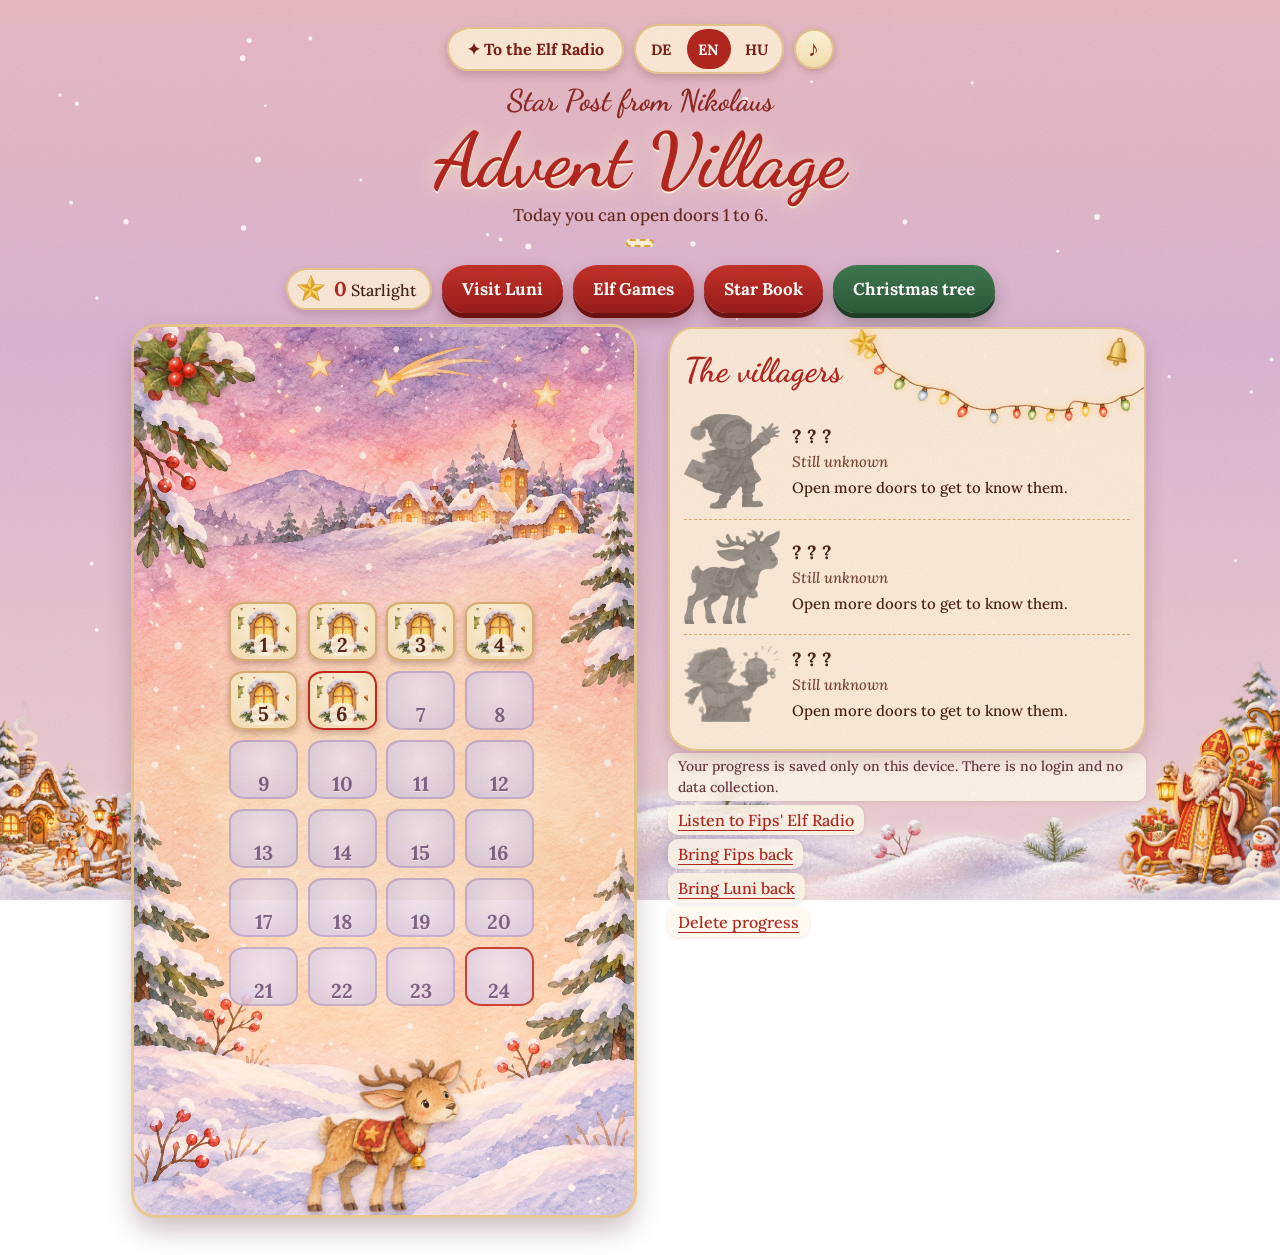
==== advent.html @ 8d2fece7 "Sternenpost: Adventskalender und Wichtelfunk" ====
<!doctype html>
<html lang="de" translate="no" data-title="doc_adv">
<head>
<meta charset="utf-8">
<meta name="viewport" content="width=device-width, initial-scale=1">
<meta name="google" content="notranslate">
<meta name="theme-color" content="#e9bcc6">
<title>Adventsdorf – Sternenpost vom Nikolaus</title>
<link rel="stylesheet" href="fonts.css">
<link rel="stylesheet" href="advent.css">
</head>
<body>
<canvas id="bgsnow" aria-hidden="true"></canvas>
<img class="pagesnow" alt="" aria-hidden="true" src="assets/adv/deco_snow.png" onerror="this.remove()">
<div class="pagedeco" aria-hidden="true"><img class="dl" alt="" src="assets/adv/deco_left.png" onerror="this.remove()"><img class="dr" id="decoR" alt="" src="assets/adv/deco_right.png" onerror="this.remove()"></div>
<script>/* rechts: Tüftel oder Nikolaus, bei jedem Besuch zufällig; fehlt eine Datei, bleibt die andere */
(function () { var im = document.getElementById("decoR"); if (!im) return; var alt = "assets/adv/deco_right2.png", pick = Math.random() < 0.5, a = new Image(); a.onload = function () { if (pick) im.src = alt; }; a.src = alt; })();
</script>
<div class="app" id="app">
  <header class="top">
    <nav class="crumbs" data-i18n-aria="nav_aria" aria-label="Seitenwechsel">
      <a class="pill" href="wichtelfunk.html" data-i18n="nav_radio">✦ Zum Wichtelfunk</a>
      <div class="langs"></div>
    </nav>
    <p class="kicker" data-i18n="brand">Sternenpost vom Nikolaus</p>
    <h1 data-i18n="adv_title">Adventsdorf</h1>
    <p class="datehint" id="datehint"></p>
    <p class="testbanner" id="testbanner" hidden></p>
    <div class="bar">
      <div class="light" aria-live="polite"><img src="assets/adv/topper.png" alt=""><span><b id="lightnum">0</b> <span data-i18n="light_unit">Sternenlicht</span></span></div>
      <button type="button" class="btn small" id="btnLuni" data-i18n="btn_luni">Luni besuchen</button>
      <button type="button" class="btn small" id="btnHub" data-i18n="btn_hub">Wichtelspiele</button>
      <span class="hubhidden" hidden>
      <button type="button" class="btn small" id="btnMemo" data-i18n="btn_memo">Wichtel-Memo</button>
      <button type="button" class="btn small" id="btnPuzzle" data-i18n="btn_puzzle">Sternenpuzzle</button>
      <button type="button" class="btn small" id="btnHidden" data-i18n="btn_hidden">Fips’ Suchstube</button>
      <button type="button" class="btn small" id="btnGZ" data-i18n="btn_gz">Geschenkzauber</button>
      <button type="button" class="btn small" id="btnTr" data-i18n="btn_tr">Wichtel-Trio</button>
      <button type="button" class="btn small" id="btnPf" data-i18n="btn_pf">Wichtel-Postfenster</button>
      <button type="button" class="btn small" id="btnGf" data-i18n="btn_gf">Geschenkefänger</button>
      <button type="button" class="btn small" id="btnMatch" data-i18n="btn_match">Sternenzauber</button>
      <button type="button" class="btn small" id="btnColor" data-i18n="btn_color">Sternenmalerei</button>
      </span>
      <button type="button" class="btn small bookbtn" id="btnBook"><span data-i18n="btn_book">Sternenbuch</span><i class="newsdot" aria-hidden="true"></i></button>
      <button type="button" class="btn small alt" id="btnTree" data-i18n="btn_tree">Weihnachtsbaum</button>
    </div>
    <details class="testpanel" id="testpanel" hidden><summary data-i18n="test_title">Testmodus</summary>
      <div class="testbody">
        <button type="button" class="btn small" id="btnReset2" data-i18n="btn_reset">Fortschritt löschen</button>
        <p class="thint" data-i18n="test_reset_hint"></p>
        <button type="button" class="btn small alt" id="btnStars">+10 ★ (Test)</button>
        <button type="button" class="btn small alt" id="btnAllDeco" data-i18n="test_openall"></button>
        <label for="testdate" data-i18n="test_label"></label> <select id="testdate"></select>
      </div>
    </details>
  </header>

  <div class="layout">
    <section class="scene" id="scene" data-i18n-aria="scene_aria" aria-label="Das Schneedorf mit 24 Türchen">
      <div class="decor" id="decor"></div>
      <div class="doors" id="doors"></div>
      <div class="slots" id="slots"></div>
      <button type="button" class="lunihot" id="lunihot"></button>
    </section>

    <aside class="side">
      <section class="residents" aria-labelledby="restitle">
        <h2 id="restitle" data-i18n="res_title">Die Dorfbewohner</h2>
        <div id="reslist"></div>
      </section>
      <p class="privacy" data-i18n="privacy">Dein Fortschritt wird nur auf diesem Gerät gespeichert. Es gibt keine Anmeldung und keine Datensammlung.</p>
      <a class="link" href="wichtelfunk.html" data-i18n="link_radio">Fips’ Wichtelfunk anhören</a><br>
      <button type="button" class="link" id="fipsback" hidden></button><br>
      <button type="button" class="link" id="btnReset" data-i18n="btn_reset">Fortschritt löschen</button>
    </aside>
  </div>
</div>

<div class="modal" id="modal" role="dialog" aria-modal="true" aria-label="Fenster" hidden>
  <div class="mcard">
    <button type="button" class="mclose" id="mclose" data-i18n-aria="close" aria-label="Schließen">✕</button>
    <div id="mbody"></div>
  </div>
</div>

<div class="fipshelper" id="fipshelper" hidden>
  <div class="fipsbubble" id="fipsbubble" role="status" hidden><p id="fipstext"></p><button type="button" class="link" id="fipshide"></button></div>
  <button type="button" class="fipsbtn" id="fipsbtn"><img id="fipsimg" src="assets/adv/fips_wave.png" alt=""><i class="newsdot" aria-hidden="true"></i></button>
</div>
<div class="toast" id="toast" role="status" aria-live="polite"></div>

<script src="data/days.js"></script>
<script src="data/days_tx.js"></script>
<script src="data/days_hu.js"></script>
<script src="data/decor.js"></script>
<script src="data/state.js"></script>
<script src="data/i18n.js"></script>
<script src="app.js"></script>
<script src="luni.js"></script>
<script src="resdeco.js"></script>
<script src="music.js"></script>
<script src="data/tree.js"></script>
<script src="tree.js"></script>
<script src="data/book.js"></script>
<script src="memo.js"></script>
<script src="data/hidden.js"></script>
<script src="hidden.js"></script>
<script src="gz_logic.js"></script>
<script src="gz.js"></script>
<script src="tr_logic.js"></script>
<script src="tr.js"></script>
<script src="po.js"></script>
<script src="gf.js"></script>
<script src="match3_logic.js"></script>
<script src="match3.js"></script>
<script src="data/puzzle.js"></script>
<script src="puzzle.js"></script>
<script src="data/color.js"></script>
<script src="data/color_img.js"></script>
<script src="color.js"></script>
<script src="data/book_tx.js"></script>
<script src="book.js"></script>
<script src="data/games.js"></script>
<script src="hub.js"></script>
<script src="data/helper_talk.js"></script>
<script src="talk.js"></script>
<script src="fips.js"></script>
<script src="luni_helper.js"></script>
<script>
/* leiser Schneefall (nur wenn keine reduzierte Bewegung gewünscht ist) */
(function () {
  if (window.matchMedia && matchMedia("(prefers-reduced-motion: reduce)").matches) return;
  var cv = document.getElementById("bgsnow"), cx = cv.getContext("2d"), W, H, fl = [];
  function size() { var d = window.devicePixelRatio || 1; W = innerWidth; H = innerHeight; cv.width = W * d; cv.height = H * d; cx.setTransform(d, 0, 0, d, 0, 0);
    fl = []; var n = Math.round(W * H / 16000); for (var i = 0; i < n; i++) fl.push({ x: Math.random() * W, y: Math.random() * H, r: 1.2 + Math.random() * 2.2, s: 0.25 + Math.random() * 0.5, p: Math.random() * 6.28 }); }
  function tick() { cx.clearRect(0, 0, W, H); cx.fillStyle = "rgba(255,255,255,.9)";
    fl.forEach(function (f) { f.y += f.s; f.p += 0.012; f.x += Math.sin(f.p) * 0.3; if (f.y > H + 4) { f.y = -4; f.x = Math.random() * W; } cx.beginPath(); cx.arc(f.x, f.y, f.r, 0, 6.283); cx.fill(); });
    requestAnimationFrame(tick); }
  size(); addEventListener("resize", size); tick();
})();
</script>
</body>
</html>
---- fonts.css ----
﻿/* vietnamese */
@font-face {
  font-family: 'Dancing Script';
  font-style: normal;
  font-weight: 600;
  font-display: swap;
  src: url(fonts/f1.woff2) format('woff2');
  unicode-range: U+0102-0103, U+0110-0111, U+0128-0129, U+0168-0169, U+01A0-01A1, U+01AF-01B0, U+0300-0301, U+0303-0304, U+0308-0309, U+0323, U+0329, U+1EA0-1EF9, U+20AB;
}
/* latin-ext */
@font-face {
  font-family: 'Dancing Script';
  font-style: normal;
  font-weight: 600;
  font-display: swap;
  src: url(fonts/f2.woff2) format('woff2');
  unicode-range: U+0100-02BA, U+02BD-02C5, U+02C7-02CC, U+02CE-02D7, U+02DD-02FF, U+0304, U+0308, U+0329, U+1D00-1DBF, U+1E00-1E9F, U+1EF2-1EFF, U+2020, U+20A0-20AB, U+20AD-20C4, U+2113, U+2C60-2C7F, U+A720-A7FF;
}
/* latin */
@font-face {
  font-family: 'Dancing Script';
  font-style: normal;
  font-weight: 600;
  font-display: swap;
  src: url(fonts/f3.woff2) format('woff2');
  unicode-range: U+0000-00FF, U+0131, U+0152-0153, U+02BB-02BC, U+02C6, U+02DA, U+02DC, U+0304, U+0308, U+0329, U+2000-206F, U+20AC, U+2122, U+2191, U+2193, U+2212, U+2215, U+FEFF, U+FFFD;
}
/* vietnamese */
@font-face {
  font-family: 'Dancing Script';
  font-style: normal;
  font-weight: 700;
  font-display: swap;
  src: url(fonts/f1.woff2) format('woff2');
  unicode-range: U+0102-0103, U+0110-0111, U+0128-0129, U+0168-0169, U+01A0-01A1, U+01AF-01B0, U+0300-0301, U+0303-0304, U+0308-0309, U+0323, U+0329, U+1EA0-1EF9, U+20AB;
}
/* latin-ext */
@font-face {
  font-family: 'Dancing Script';
  font-style: normal;
  font-weight: 700;
  font-display: swap;
  src: url(fonts/f2.woff2) format('woff2');
  unicode-range: U+0100-02BA, U+02BD-02C5, U+02C7-02CC, U+02CE-02D7, U+02DD-02FF, U+0304, U+0308, U+0329, U+1D00-1DBF, U+1E00-1E9F, U+1EF2-1EFF, U+2020, U+20A0-20AB, U+20AD-20C4, U+2113, U+2C60-2C7F, U+A720-A7FF;
}
/* latin */
@font-face {
  font-family: 'Dancing Script';
  font-style: normal;
  font-weight: 700;
  font-display: swap;
  src: url(fonts/f3.woff2) format('woff2');
  unicode-range: U+0000-00FF, U+0131, U+0152-0153, U+02BB-02BC, U+02C6, U+02DA, U+02DC, U+0304, U+0308, U+0329, U+2000-206F, U+20AC, U+2122, U+2191, U+2193, U+2212, U+2215, U+FEFF, U+FFFD;
}
/* cyrillic-ext */
@font-face {
  font-family: 'Lora';
  font-style: italic;
  font-weight: 500;
  font-display: swap;
  src: url(fonts/f7.woff2) format('woff2');
  unicode-range: U+0460-052F, U+1C80-1C8A, U+20B4, U+2DE0-2DFF, U+A640-A69F, U+FE2E-FE2F;
}
/* cyrillic */
@font-face {
  font-family: 'Lora';
  font-style: italic;
  font-weight: 500;
  font-display: swap;
  src: url(fonts/f8.woff2) format('woff2');
  unicode-range: U+0301, U+0400-045F, U+0490-0491, U+04B0-04B1, U+2116;
}
/* math */
@font-face {
  font-family: 'Lora';
  font-style: italic;
  font-weight: 500;
  font-display: swap;
  src: url(fonts/f9.woff2) format('woff2');
  unicode-range: U+0302-0303, U+0305, U+0307-0308, U+0310, U+0312, U+0315, U+031A, U+0326-0327, U+032C, U+032F-0330, U+0332-0333, U+0338, U+033A, U+0346, U+034D, U+0391-03A1, U+03A3-03A9, U+03B1-03C9, U+03D1, U+03D5-03D6, U+03F0-03F1, U+03F4-03F5, U+2016-2017, U+2034-2038, U+203C, U+2040, U+2043, U+2047, U+2050, U+2057, U+205F, U+2070-2071, U+2074-209F, U+20D0-20DC, U+20E1, U+20E5-20EF, U+2100-2112, U+2114-2115, U+2117-2121, U+2123-214F, U+2190, U+2192, U+2194-21AE, U+21B0-21E5, U+21F1-21F2, U+21F4-2211, U+2213-2214, U+2216-22FF, U+2308-230B, U+2310, U+2319, U+231C-2321, U+2336-237A, U+237C, U+2395, U+239B-23B7, U+23D0, U+23DC-23E1, U+2474-2475, U+25AF, U+25B3, U+25B7, U+25BD, U+25C1, U+25CA, U+25CC, U+25FB, U+266D-266F, U+27C0-27FF, U+2900-2AFF, U+2B0E-2B11, U+2B30-2B4C, U+2BFE, U+3030, U+FF5B, U+FF5D, U+1D400-1D7FF, U+1EE00-1EEFF;
}
/* symbols */
@font-face {
  font-family: 'Lora';
  font-style: italic;
  font-weight: 500;
  font-display: swap;
  src: url(fonts/f10.woff2) format('woff2');
  unicode-range: U+0001-000C, U+000E-001F, U+007F-009F, U+20DD-20E0, U+20E2-20E4, U+2150-218F, U+2190, U+2192, U+2194-2199, U+21AF, U+21E6-21F0, U+21F3, U+2218-2219, U+2299, U+22C4-22C6, U+2300-243F, U+2440-244A, U+2460-24FF, U+25A0-27BF, U+2800-28FF, U+2921-2922, U+2981, U+29BF, U+29EB, U+2B00-2BFF, U+4DC0-4DFF, U+FFF9-FFFB, U+10140-1018E, U+10190-1019C, U+101A0, U+101D0-101FD, U+102E0-102FB, U+10E60-10E7E, U+1D2C0-1D2D3, U+1D2E0-1D37F, U+1F000-1F0FF, U+1F100-1F1AE, U+1F1E6-1F1FF, U+1F30D-1F30F, U+1F315, U+1F31C, U+1F31E, U+1F320-1F32C, U+1F336, U+1F378, U+1F37D, U+1F382, U+1F393-1F39F, U+1F3A7-1F3A8, U+1F3AC-1F3AF, U+1F3C2, U+1F3C4-1F3C6, U+1F3CA-1F3CE, U+1F3D4-1F3E0, U+1F3ED, U+1F3F1-1F3F3, U+1F3F5-1F3F7, U+1F408, U+1F415, U+1F41F, U+1F426, U+1F43F, U+1F441-1F442, U+1F444, U+1F446-1F449, U+1F44C-1F44E, U+1F453, U+1F46A, U+1F47D, U+1F4A3, U+1F4B0, U+1F4B3, U+1F4B9, U+1F4BB, U+1F4BF, U+1F4C8-1F4CB, U+1F4D6, U+1F4DA, U+1F4DF, U+1F4E3-1F4E6, U+1F4EA-1F4ED, U+1F4F7, U+1F4F9-1F4FB, U+1F4FD-1F4FE, U+1F503, U+1F507-1F50B, U+1F50D, U+1F512-1F513, U+1F53E-1F54A, U+1F54F-1F5FA, U+1F610, U+1F650-1F67F, U+1F687, U+1F68D, U+1F691, U+1F694, U+1F698, U+1F6AD, U+1F6B2, U+1F6B9-1F6BA, U+1F6BC, U+1F6C6-1F6CF, U+1F6D3-1F6D7, U+1F6E0-1F6EA, U+1F6F0-1F6F3, U+1F6F7-1F6FC, U+1F700-1F80B, U+1F810-1F847, U+1F850-1F859, U+1F860-1F887, U+1F890-1F8AD, U+1F8B0-1F8BB, U+1F8C0-1F8C1, U+1F8D0-1F8D8, U+1F900-1F90B, U+1F93B, U+1F946, U+1F984, U+1F996, U+1F9E9, U+1FA00-1FA6F, U+1FA70-1FA7C, U+1FA80-1FAC6, U+1FAC8, U+1FACC-1FADD, U+1FADF-1FAEB, U+1FAEF-1FAFA, U+1FB00-1FBFF;
}
/* vietnamese */
@font-face {
  font-family: 'Lora';
  font-style: italic;
  font-weight: 500;
  font-display: swap;
  src: url(fonts/f11.woff2) format('woff2');
  unicode-range: U+0102-0103, U+0110-0111, U+0128-0129, U+0168-0169, U+01A0-01A1, U+01AF-01B0, U+0300-0301, U+0303-0304, U+0308-0309, U+0323, U+0329, U+1EA0-1EF9, U+20AB;
}
/* latin-ext */
@font-face {
  font-family: 'Lora';
  font-style: italic;
  font-weight: 500;
  font-display: swap;
  src: url(fonts/f12.woff2) format('woff2');
  unicode-range: U+0100-02BA, U+02BD-02C5, U+02C7-02CC, U+02CE-02D7, U+02DD-02FF, U+0304, U+0308, U+0329, U+1D00-1DBF, U+1E00-1E9F, U+1EF2-1EFF, U+2020, U+20A0-20AB, U+20AD-20C4, U+2113, U+2C60-2C7F, U+A720-A7FF;
}
/* latin */
@font-face {
  font-family: 'Lora';
  font-style: italic;
  font-weight: 500;
  font-display: swap;
  src: url(fonts/f13.woff2) format('woff2');
  unicode-range: U+0000-00FF, U+0131, U+0152-0153, U+02BB-02BC, U+02C6, U+02DA, U+02DC, U+0304, U+0308, U+0329, U+2000-206F, U+20AC, U+2122, U+2191, U+2193, U+2212, U+2215, U+FEFF, U+FFFD;
}
/* cyrillic-ext */
@font-face {
  font-family: 'Lora';
  font-style: normal;
  font-weight: 500;
  font-display: swap;
  src: url(fonts/f14.woff2) format('woff2');
  unicode-range: U+0460-052F, U+1C80-1C8A, U+20B4, U+2DE0-2DFF, U+A640-A69F, U+FE2E-FE2F;
}
/* cyrillic */
@font-face {
  font-family: 'Lora';
  font-style: normal;
  font-weight: 500;
  font-display: swap;
  src: url(fonts/f15.woff2) format('woff2');
  unicode-range: U+0301, U+0400-045F, U+0490-0491, U+04B0-04B1, U+2116;
}
/* math */
@font-face {
  font-family: 'Lora';
  font-style: normal;
  font-weight: 500;
  font-display: swap;
  src: url(fonts/f16.woff2) format('woff2');
  unicode-range: U+0302-0303, U+0305, U+0307-0308, U+0310, U+0312, U+0315, U+031A, U+0326-0327, U+032C, U+032F-0330, U+0332-0333, U+0338, U+033A, U+0346, U+034D, U+0391-03A1, U+03A3-03A9, U+03B1-03C9, U+03D1, U+03D5-03D6, U+03F0-03F1, U+03F4-03F5, U+2016-2017, U+2034-2038, U+203C, U+2040, U+2043, U+2047, U+2050, U+2057, U+205F, U+2070-2071, U+2074-209F, U+20D0-20DC, U+20E1, U+20E5-20EF, U+2100-2112, U+2114-2115, U+2117-2121, U+2123-214F, U+2190, U+2192, U+2194-21AE, U+21B0-21E5, U+21F1-21F2, U+21F4-2211, U+2213-2214, U+2216-22FF, U+2308-230B, U+2310, U+2319, U+231C-2321, U+2336-237A, U+237C, U+2395, U+239B-23B7, U+23D0, U+23DC-23E1, U+2474-2475, U+25AF, U+25B3, U+25B7, U+25BD, U+25C1, U+25CA, U+25CC, U+25FB, U+266D-266F, U+27C0-27FF, U+2900-2AFF, U+2B0E-2B11, U+2B30-2B4C, U+2BFE, U+3030, U+FF5B, U+FF5D, U+1D400-1D7FF, U+1EE00-1EEFF;
}
/* symbols */
@font-face {
  font-family: 'Lora';
  font-style: normal;
  font-weight: 500;
  font-display: swap;
  src: url(fonts/f17.woff2) format('woff2');
  unicode-range: U+0001-000C, U+000E-001F, U+007F-009F, U+20DD-20E0, U+20E2-20E4, U+2150-218F, U+2190, U+2192, U+2194-2199, U+21AF, U+21E6-21F0, U+21F3, U+2218-2219, U+2299, U+22C4-22C6, U+2300-243F, U+2440-244A, U+2460-24FF, U+25A0-27BF, U+2800-28FF, U+2921-2922, U+2981, U+29BF, U+29EB, U+2B00-2BFF, U+4DC0-4DFF, U+FFF9-FFFB, U+10140-1018E, U+10190-1019C, U+101A0, U+101D0-101FD, U+102E0-102FB, U+10E60-10E7E, U+1D2C0-1D2D3, U+1D2E0-1D37F, U+1F000-1F0FF, U+1F100-1F1AE, U+1F1E6-1F1FF, U+1F30D-1F30F, U+1F315, U+1F31C, U+1F31E, U+1F320-1F32C, U+1F336, U+1F378, U+1F37D, U+1F382, U+1F393-1F39F, U+1F3A7-1F3A8, U+1F3AC-1F3AF, U+1F3C2, U+1F3C4-1F3C6, U+1F3CA-1F3CE, U+1F3D4-1F3E0, U+1F3ED, U+1F3F1-1F3F3, U+1F3F5-1F3F7, U+1F408, U+1F415, U+1F41F, U+1F426, U+1F43F, U+1F441-1F442, U+1F444, U+1F446-1F449, U+1F44C-1F44E, U+1F453, U+1F46A, U+1F47D, U+1F4A3, U+1F4B0, U+1F4B3, U+1F4B9, U+1F4BB, U+1F4BF, U+1F4C8-1F4CB, U+1F4D6, U+1F4DA, U+1F4DF, U+1F4E3-1F4E6, U+1F4EA-1F4ED, U+1F4F7, U+1F4F9-1F4FB, U+1F4FD-1F4FE, U+1F503, U+1F507-1F50B, U+1F50D, U+1F512-1F513, U+1F53E-1F54A, U+1F54F-1F5FA, U+1F610, U+1F650-1F67F, U+1F687, U+1F68D, U+1F691, U+1F694, U+1F698, U+1F6AD, U+1F6B2, U+1F6B9-1F6BA, U+1F6BC, U+1F6C6-1F6CF, U+1F6D3-1F6D7, U+1F6E0-1F6EA, U+1F6F0-1F6F3, U+1F6F7-1F6FC, U+1F700-1F80B, U+1F810-1F847, U+1F850-1F859, U+1F860-1F887, U+1F890-1F8AD, U+1F8B0-1F8BB, U+1F8C0-1F8C1, U+1F8D0-1F8D8, U+1F900-1F90B, U+1F93B, U+1F946, U+1F984, U+1F996, U+1F9E9, U+1FA00-1FA6F, U+1FA70-1FA7C, U+1FA80-1FAC6, U+1FAC8, U+1FACC-1FADD, U+1FADF-1FAEB, U+1FAEF-1FAFA, U+1FB00-1FBFF;
}
/* vietnamese */
@font-face {
  font-family: 'Lora';
  font-style: normal;
  font-weight: 500;
  font-display: swap;
  src: url(fonts/f18.woff2) format('woff2');
  unicode-range: U+0102-0103, U+0110-0111, U+0128-0129, U+0168-0169, U+01A0-01A1, U+01AF-01B0, U+0300-0301, U+0303-0304, U+0308-0309, U+0323, U+0329, U+1EA0-1EF9, U+20AB;
}
/* latin-ext */
@font-face {
  font-family: 'Lora';
  font-style: normal;
  font-weight: 500;
  font-display: swap;
  src: url(fonts/f19.woff2) format('woff2');
  unicode-range: U+0100-02BA, U+02BD-02C5, U+02C7-02CC, U+02CE-02D7, U+02DD-02FF, U+0304, U+0308, U+0329, U+1D00-1DBF, U+1E00-1E9F, U+1EF2-1EFF, U+2020, U+20A0-20AB, U+20AD-20C4, U+2113, U+2C60-2C7F, U+A720-A7FF;
}
/* latin */
@font-face {
  font-family: 'Lora';
  font-style: normal;
  font-weight: 500;
  font-display: swap;
  src: url(fonts/f20.woff2) format('woff2');
  unicode-range: U+0000-00FF, U+0131, U+0152-0153, U+02BB-02BC, U+02C6, U+02DA, U+02DC, U+0304, U+0308, U+0329, U+2000-206F, U+20AC, U+2122, U+2191, U+2193, U+2212, U+2215, U+FEFF, U+FFFD;
}
/* cyrillic-ext */
@font-face {
  font-family: 'Lora';
  font-style: normal;
  font-weight: 700;
  font-display: swap;
  src: url(fonts/f14.woff2) format('woff2');
  unicode-range: U+0460-052F, U+1C80-1C8A, U+20B4, U+2DE0-2DFF, U+A640-A69F, U+FE2E-FE2F;
}
/* cyrillic */
@font-face {
  font-family: 'Lora';
  font-style: normal;
  font-weight: 700;
  font-display: swap;
  src: url(fonts/f15.woff2) format('woff2');
  unicode-range: U+0301, U+0400-045F, U+0490-0491, U+04B0-04B1, U+2116;
}
/* math */
@font-face {
  font-family: 'Lora';
  font-style: normal;
  font-weight: 700;
  font-display: swap;
  src: url(fonts/f16.woff2) format('woff2');
  unicode-range: U+0302-0303, U+0305, U+0307-0308, U+0310, U+0312, U+0315, U+031A, U+0326-0327, U+032C, U+032F-0330, U+0332-0333, U+0338, U+033A, U+0346, U+034D, U+0391-03A1, U+03A3-03A9, U+03B1-03C9, U+03D1, U+03D5-03D6, U+03F0-03F1, U+03F4-03F5, U+2016-2017, U+2034-2038, U+203C, U+2040, U+2043, U+2047, U+2050, U+2057, U+205F, U+2070-2071, U+2074-209F, U+20D0-20DC, U+20E1, U+20E5-20EF, U+2100-2112, U+2114-2115, U+2117-2121, U+2123-214F, U+2190, U+2192, U+2194-21AE, U+21B0-21E5, U+21F1-21F2, U+21F4-2211, U+2213-2214, U+2216-22FF, U+2308-230B, U+2310, U+2319, U+231C-2321, U+2336-237A, U+237C, U+2395, U+239B-23B7, U+23D0, U+23DC-23E1, U+2474-2475, U+25AF, U+25B3, U+25B7, U+25BD, U+25C1, U+25CA, U+25CC, U+25FB, U+266D-266F, U+27C0-27FF, U+2900-2AFF, U+2B0E-2B11, U+2B30-2B4C, U+2BFE, U+3030, U+FF5B, U+FF5D, U+1D400-1D7FF, U+1EE00-1EEFF;
}
/* symbols */
@font-face {
  font-family: 'Lora';
  font-style: normal;
  font-weight: 700;
  font-display: swap;
  src: url(fonts/f17.woff2) format('woff2');
  unicode-range: U+0001-000C, U+000E-001F, U+007F-009F, U+20DD-20E0, U+20E2-20E4, U+2150-218F, U+2190, U+2192, U+2194-2199, U+21AF, U+21E6-21F0, U+21F3, U+2218-2219, U+2299, U+22C4-22C6, U+2300-243F, U+2440-244A, U+2460-24FF, U+25A0-27BF, U+2800-28FF, U+2921-2922, U+2981, U+29BF, U+29EB, U+2B00-2BFF, U+4DC0-4DFF, U+FFF9-FFFB, U+10140-1018E, U+10190-1019C, U+101A0, U+101D0-101FD, U+102E0-102FB, U+10E60-10E7E, U+1D2C0-1D2D3, U+1D2E0-1D37F, U+1F000-1F0FF, U+1F100-1F1AE, U+1F1E6-1F1FF, U+1F30D-1F30F, U+1F315, U+1F31C, U+1F31E, U+1F320-1F32C, U+1F336, U+1F378, U+1F37D, U+1F382, U+1F393-1F39F, U+1F3A7-1F3A8, U+1F3AC-1F3AF, U+1F3C2, U+1F3C4-1F3C6, U+1F3CA-1F3CE, U+1F3D4-1F3E0, U+1F3ED, U+1F3F1-1F3F3, U+1F3F5-1F3F7, U+1F408, U+1F415, U+1F41F, U+1F426, U+1F43F, U+1F441-1F442, U+1F444, U+1F446-1F449, U+1F44C-1F44E, U+1F453, U+1F46A, U+1F47D, U+1F4A3, U+1F4B0, U+1F4B3, U+1F4B9, U+1F4BB, U+1F4BF, U+1F4C8-1F4CB, U+1F4D6, U+1F4DA, U+1F4DF, U+1F4E3-1F4E6, U+1F4EA-1F4ED, U+1F4F7, U+1F4F9-1F4FB, U+1F4FD-1F4FE, U+1F503, U+1F507-1F50B, U+1F50D, U+1F512-1F513, U+1F53E-1F54A, U+1F54F-1F5FA, U+1F610, U+1F650-1F67F, U+1F687, U+1F68D, U+1F691, U+1F694, U+1F698, U+1F6AD, U+1F6B2, U+1F6B9-1F6BA, U+1F6BC, U+1F6C6-1F6CF, U+1F6D3-1F6D7, U+1F6E0-1F6EA, U+1F6F0-1F6F3, U+1F6F7-1F6FC, U+1F700-1F80B, U+1F810-1F847, U+1F850-1F859, U+1F860-1F887, U+1F890-1F8AD, U+1F8B0-1F8BB, U+1F8C0-1F8C1, U+1F8D0-1F8D8, U+1F900-1F90B, U+1F93B, U+1F946, U+1F984, U+1F996, U+1F9E9, U+1FA00-1FA6F, U+1FA70-1FA7C, U+1FA80-1FAC6, U+1FAC8, U+1FACC-1FADD, U+1FADF-1FAEB, U+1FAEF-1FAFA, U+1FB00-1FBFF;
}
/* vietnamese */
@font-face {
  font-family: 'Lora';
  font-style: normal;
  font-weight: 700;
  font-display: swap;
  src: url(fonts/f18.woff2) format('woff2');
  unicode-range: U+0102-0103, U+0110-0111, U+0128-0129, U+0168-0169, U+01A0-01A1, U+01AF-01B0, U+0300-0301, U+0303-0304, U+0308-0309, U+0323, U+0329, U+1EA0-1EF9, U+20AB;
}
/* latin-ext */
@font-face {
  font-family: 'Lora';
  font-style: normal;
  font-weight: 700;
  font-display: swap;
  src: url(fonts/f19.woff2) format('woff2');
  unicode-range: U+0100-02BA, U+02BD-02C5, U+02C7-02CC, U+02CE-02D7, U+02DD-02FF, U+0304, U+0308, U+0329, U+1D00-1DBF, U+1E00-1E9F, U+1EF2-1EFF, U+2020, U+20A0-20AB, U+20AD-20C4, U+2113, U+2C60-2C7F, U+A720-A7FF;
}
/* latin */
@font-face {
  font-family: 'Lora';
  font-style: normal;
  font-weight: 700;
  font-display: swap;
  src: url(fonts/f20.woff2) format('woff2');
  unicode-range: U+0000-00FF, U+0131, U+0152-0153, U+02BB-02BC, U+02C6, U+02DA, U+02DC, U+0304, U+0308, U+0329, U+2000-206F, U+20AC, U+2122, U+2191, U+2193, U+2212, U+2215, U+FEFF, U+FFFD;
}

/* cyrillic-ext */
@font-face {
  font-family: 'Nunito';
  font-style: normal;
  font-weight: 600;
  font-display: swap;
  src: url(fonts/f101.woff2) format('woff2');
  unicode-range: U+0460-052F, U+1C80-1C8A, U+20B4, U+2DE0-2DFF, U+A640-A69F, U+FE2E-FE2F;
}
/* cyrillic */
@font-face {
  font-family: 'Nunito';
  font-style: normal;
  font-weight: 600;
  font-display: swap;
  src: url(fonts/f102.woff2) format('woff2');
  unicode-range: U+0301, U+0400-045F, U+0490-0491, U+04B0-04B1, U+2116;
}
/* vietnamese */
@font-face {
  font-family: 'Nunito';
  font-style: normal;
  font-weight: 600;
  font-display: swap;
  src: url(fonts/f103.woff2) format('woff2');
  unicode-range: U+0102-0103, U+0110-0111, U+0128-0129, U+0168-0169, U+01A0-01A1, U+01AF-01B0, U+0300-0301, U+0303-0304, U+0308-0309, U+0323, U+0329, U+1EA0-1EF9, U+20AB;
}
/* latin-ext */
@font-face {
  font-family: 'Nunito';
  font-style: normal;
  font-weight: 600;
  font-display: swap;
  src: url(fonts/f104.woff2) format('woff2');
  unicode-range: U+0100-02BA, U+02BD-02C5, U+02C7-02CC, U+02CE-02D7, U+02DD-02FF, U+0304, U+0308, U+0329, U+1D00-1DBF, U+1E00-1E9F, U+1EF2-1EFF, U+2020, U+20A0-20AB, U+20AD-20C4, U+2113, U+2C60-2C7F, U+A720-A7FF;
}
/* latin */
@font-face {
  font-family: 'Nunito';
  font-style: normal;
  font-weight: 600;
  font-display: swap;
  src: url(fonts/f105.woff2) format('woff2');
  unicode-range: U+0000-00FF, U+0131, U+0152-0153, U+02BB-02BC, U+02C6, U+02DA, U+02DC, U+0304, U+0308, U+0329, U+2000-206F, U+20AC, U+2122, U+2191, U+2193, U+2212, U+2215, U+FEFF, U+FFFD;
}
/* cyrillic-ext */
@font-face {
  font-family: 'Nunito';
  font-style: normal;
  font-weight: 800;
  font-display: swap;
  src: url(fonts/f101.woff2) format('woff2');
  unicode-range: U+0460-052F, U+1C80-1C8A, U+20B4, U+2DE0-2DFF, U+A640-A69F, U+FE2E-FE2F;
}
/* cyrillic */
@font-face {
  font-family: 'Nunito';
  font-style: normal;
  font-weight: 800;
  font-display: swap;
  src: url(fonts/f102.woff2) format('woff2');
  unicode-range: U+0301, U+0400-045F, U+0490-0491, U+04B0-04B1, U+2116;
}
/* vietnamese */
@font-face {
  font-family: 'Nunito';
  font-style: normal;
  font-weight: 800;
  font-display: swap;
  src: url(fonts/f103.woff2) format('woff2');
  unicode-range: U+0102-0103, U+0110-0111, U+0128-0129, U+0168-0169, U+01A0-01A1, U+01AF-01B0, U+0300-0301, U+0303-0304, U+0308-0309, U+0323, U+0329, U+1EA0-1EF9, U+20AB;
}
/* latin-ext */
@font-face {
  font-family: 'Nunito';
  font-style: normal;
  font-weight: 800;
  font-display: swap;
  src: url(fonts/f104.woff2) format('woff2');
  unicode-range: U+0100-02BA, U+02BD-02C5, U+02C7-02CC, U+02CE-02D7, U+02DD-02FF, U+0304, U+0308, U+0329, U+1D00-1DBF, U+1E00-1E9F, U+1EF2-1EFF, U+2020, U+20A0-20AB, U+20AD-20C4, U+2113, U+2C60-2C7F, U+A720-A7FF;
}
/* latin */
@font-face {
  font-family: 'Nunito';
  font-style: normal;
  font-weight: 800;
  font-display: swap;
  src: url(fonts/f105.woff2) format('woff2');
  unicode-range: U+0000-00FF, U+0131, U+0152-0153, U+02BB-02BC, U+02C6, U+02DA, U+02DC, U+0304, U+0308, U+0329, U+2000-206F, U+20AC, U+2122, U+2191, U+2193, U+2212, U+2215, U+FEFF, U+FFFD;
}
/* cyrillic-ext */
@font-face {
  font-family: 'Nunito';
  font-style: normal;
  font-weight: 900;
  font-display: swap;
  src: url(fonts/f101.woff2) format('woff2');
  unicode-range: U+0460-052F, U+1C80-1C8A, U+20B4, U+2DE0-2DFF, U+A640-A69F, U+FE2E-FE2F;
}
/* cyrillic */
@font-face {
  font-family: 'Nunito';
  font-style: normal;
  font-weight: 900;
  font-display: swap;
  src: url(fonts/f102.woff2) format('woff2');
  unicode-range: U+0301, U+0400-045F, U+0490-0491, U+04B0-04B1, U+2116;
}
/* vietnamese */
@font-face {
  font-family: 'Nunito';
  font-style: normal;
  font-weight: 900;
  font-display: swap;
  src: url(fonts/f103.woff2) format('woff2');
  unicode-range: U+0102-0103, U+0110-0111, U+0128-0129, U+0168-0169, U+01A0-01A1, U+01AF-01B0, U+0300-0301, U+0303-0304, U+0308-0309, U+0323, U+0329, U+1EA0-1EF9, U+20AB;
}
/* latin-ext */
@font-face {
  font-family: 'Nunito';
  font-style: normal;
  font-weight: 900;
  font-display: swap;
  src: url(fonts/f104.woff2) format('woff2');
  unicode-range: U+0100-02BA, U+02BD-02C5, U+02C7-02CC, U+02CE-02D7, U+02DD-02FF, U+0304, U+0308, U+0329, U+1D00-1DBF, U+1E00-1E9F, U+1EF2-1EFF, U+2020, U+20A0-20AB, U+20AD-20C4, U+2113, U+2C60-2C7F, U+A720-A7FF;
}
/* latin */
@font-face {
  font-family: 'Nunito';
  font-style: normal;
  font-weight: 900;
  font-display: swap;
  src: url(fonts/f105.woff2) format('woff2');
  unicode-range: U+0000-00FF, U+0131, U+0152-0153, U+02BB-02BC, U+02C6, U+02DA, U+02DC, U+0304, U+0308, U+0329, U+2000-206F, U+20AC, U+2122, U+2191, U+2193, U+2212, U+2215, U+FEFF, U+FFFD;
}
---- advent.css ----
:root { --red:#b3271f; --brown:#4a2418; --paper:#fdeedc; --gold:#e9b640; }
* { box-sizing: border-box; }
html, body { margin: 0; }
body { font-family: "Lora", Georgia, serif; color: var(--brown); line-height: 1.5; overflow-x: hidden;
  background: linear-gradient(#e9bcc6 0%, #dcb7d6 38%, #f0d3d6 100%) fixed; }
body.modal-open { overflow: hidden; }
body.deko-open { padding-bottom: 230px; }
body::before { content: ""; position: fixed; inset: 0; pointer-events: none; z-index: 60; opacity: .2; mix-blend-mode: multiply;
  background-image: url("data:image/svg+xml;utf8,<svg xmlns='http://www.w3.org/2000/svg' width='300' height='300'><filter id='n'><feTurbulence type='fractalNoise' baseFrequency='.85' numOctaves='3' seed='6'/><feColorMatrix values='0 0 0 0 .55  0 0 0 0 .4  0 0 0 0 .25  0 0 0 .8 0'/></filter><rect width='300' height='300' filter='url(%23n)'/></svg>"); }
#bgsnow { position: fixed; inset: 0; width: 100%; height: 100%; pointer-events: none; z-index: 1; }
.app { position: relative; z-index: 2; max-width: 1040px; margin: 0 auto; padding: 14px 14px 40px; }

/* Kopf */
.top { text-align: center; }
.kicker { margin: 4px 0 0; font-family: "Dancing Script", cursive; font-weight: 700; font-size: clamp(22px, 6vw, 30px); color: #8d2a24; }
h1 { margin: 0; font-family: "Dancing Script", cursive; font-weight: 700; font-size: clamp(48px, 13vw, 76px); line-height: 1; color: var(--red);
  text-shadow: 0 2px 0 #fff3e0, 0 0 22px rgba(255,235,200,.9); }
.datehint { margin: 4px auto 0; max-width: 560px; font-size: 17px; color: #6a2a22; }
.testbanner { display: inline-block; margin: 6px 0 0; padding: 2px 12px; border-radius: 14px; background: #fff3d6; border: 2px dashed #d9a441; font-size: 14px; }
.bar { display: flex; flex-wrap: wrap; gap: 10px; justify-content: center; align-items: center; margin: 12px 0 14px; }
.light { display: inline-flex; align-items: center; gap: 8px; padding: 4px 14px 4px 8px; background: rgba(253,238,220,.92); border: 2px solid #e8c88f; border-radius: 30px 26px 30px 26px / 26px 30px 26px 30px; font-size: 16px; box-shadow: 0 4px 10px rgba(80,30,40,.2); }
.light img { width: 30px; height: auto; display: block; }
.light b { font-size: 20px; color: var(--red); }

.btn { display: inline-flex; align-items: center; justify-content: center; gap: 8px; min-height: 52px; padding: 10px 26px; border: 0; cursor: pointer;
  border-radius: 34px 30px 36px 30px / 30px 36px 30px 34px; font-family: "Lora", Georgia, serif; font-weight: 700; font-size: 19px; color: #fff;
  background: linear-gradient(#c5322a, #9a1d1b); box-shadow: 0 5px 0 #6f1210, 0 10px 18px rgba(90,20,20,.3); max-width: 100%; }
.btn.small { min-height: 48px; padding: 8px 20px; font-size: 17px; }
.btn.alt { background: linear-gradient(#3f7a52, #2c5a3a); box-shadow: 0 5px 0 #1d3f28, 0 10px 18px rgba(20,60,30,.3); }
.btn:active { transform: translateY(3px); }
.btn:disabled { opacity: .6; cursor: default; }
.btn:focus-visible, .link:focus-visible, .door:focus-visible, .slot:focus-visible, .card:focus-visible, .lunihot:focus-visible, .petbtn:focus-visible, .dec:focus-visible, .mclose:focus-visible { outline: 4px solid #1b6fdc; outline-offset: 3px; }
.link { background: none; border: 0; font: inherit; font-size: 16px; color: var(--red); text-decoration: underline; text-underline-offset: 4px; cursor: pointer; padding: 12px 8px; }

.layout { display: grid; grid-template-columns: minmax(0, 1fr); gap: 22px; align-items: start; }

/* Szene */
.scene { position: relative; width: 100%; max-width: 520px; margin: 0 auto; aspect-ratio: 941 / 1672; overflow: hidden; border-radius: 22px;
  background: #ecc3cf url("assets/dorf_bg.jpg") center / 100% 100% no-repeat; box-shadow: 0 0 0 3px #e8c88f, 0 14px 28px rgba(80,30,40,.3); }
.decor, .slots { position: absolute; inset: 0; }
.dec { position: absolute; transform: translate(-50%, -50%); padding: 0; border: 0; background: none; pointer-events: none; z-index: 3; }
.dec img { display: block; width: 100%; height: auto; filter: drop-shadow(0 2px 2px rgba(60,20,20,.35)); }
.decorating .dec { pointer-events: auto; cursor: pointer; }
.slots { z-index: 5; pointer-events: none; }
.slot { position: absolute; transform: translate(-50%, -50%); width: 44px; height: 44px; border-radius: 50%; padding: 0; cursor: pointer; pointer-events: auto;
  border: 3px dashed #fff; background: rgba(255,226,140,.55); box-shadow: 0 0 14px 4px rgba(255,214,120,.9); animation: slotpulse 1.8s ease-in-out infinite; }
@keyframes slotpulse { 0%,100% { transform: translate(-50%,-50%) scale(1); } 50% { transform: translate(-50%,-50%) scale(1.15); } }

/* Türchen */
.doors { position: absolute; left: 19%; right: 20%; top: 31%; bottom: 23.5%; display: grid; grid-template-columns: repeat(4, 1fr); gap: 2.4% 3%; z-index: 4; }
.door { position: relative; display: flex; align-items: flex-end; justify-content: center; padding: 0 0 4%; cursor: pointer; border: 2px solid #d9b074;
  border-radius: 22% 18% 20% 24% / 20% 24% 18% 22%; min-width: 44px; min-height: 44px; font-family: "Lora", serif;
  background: radial-gradient(circle at 50% 35%, #fff8e6, #f6dfb4); box-shadow: 0 3px 6px rgba(90,40,30,.3); transition: transform .15s; }
.door .num { font-weight: 700; font-size: clamp(15px, 4.6vw, 20px); color: #5a2a1a; line-height: 1; text-shadow: 0 1px 0 rgba(255,255,255,.7); position: relative; z-index: 2; }
.door.avail { background: url("assets/adv/window.png") center 40% / 78% auto no-repeat, radial-gradient(circle at 50% 35%, #fff8e6, #f6dfb4); }
.door.avail .num { background: rgba(255,248,230,.85); border-radius: 8px; padding: 1px 6px; }
.door.open { background: url("assets/adv/woodstar.png") center 5% / 50% auto no-repeat, radial-gradient(circle at 50% 35%, #fff3d4, #efd29b); border-color: #c99a5b; }
.door.locked { background: radial-gradient(circle at 50% 35%, #efe4f0, #d6c6e0); border-color: #bda6cd; opacity: .85; box-shadow: none; }
.door.locked .num { color: #6a4f7a; }
.door.today { border-color: #fff; animation: todayglow 2.4s ease-in-out infinite; }
@keyframes todayglow { 0%,100% { box-shadow: 0 0 0 3px #ffd34d, 0 0 12px 3px rgba(255,214,90,.7); } 50% { box-shadow: 0 0 0 3px #ffd34d, 0 0 22px 8px rgba(255,214,90,.95); } }
.door.special { border-color: #c5281f; }
.door:active { transform: scale(.95); }

/* Luni in der Szene */
.lunihot { position: absolute; left: 50%; top: 91%; width: 31%; transform: translate(-50%, -50%); padding: 0; border: 0; background: none; cursor: pointer; z-index: 4; }
.lunihot img { display: block; width: 100%; height: auto; filter: drop-shadow(0 4px 4px rgba(60,20,40,.3)); }

/* Dorfbewohner */
.residents { padding: 16px 14px; background: rgba(253,238,220,.94); border: 2px solid #e8c88f; border-radius: 24px 30px 24px 30px / 30px 24px 30px 24px; box-shadow: 0 8px 18px rgba(80,30,40,.2); }
.residents h2 { margin: 0 0 8px; font-family: "Dancing Script", cursive; font-size: 34px; color: var(--red); }
.res { display: flex; gap: 12px; align-items: center; padding: 10px 0; border-top: 1px dashed #d9b074; }
.res:first-of-type { border-top: 0; }
.rsp { flex: 0 0 96px; }
.rsp img { display: block; width: 100%; height: auto; }
.res.locked img { filter: grayscale(1) brightness(.35); opacity: .55; }
.res h3 { margin: 0; font-size: 19px; }
.rrole { margin: 0 0 4px; font-style: italic; font-size: 15px; color: #7a4a3a; }
.res ul { margin: 0; padding-left: 18px; font-size: 16px; }
.rnote { margin: 0; font-size: 15px; }
.privacy { margin: 14px 4px 0; font-size: 14px; color: #6a3a40; }

/* Schmuck-Auswahl */
.tray { position: fixed; left: 0; right: 0; bottom: 0; z-index: 40; background: rgba(253,238,220,.97); border-top: 4px solid #e8c88f; box-shadow: 0 -8px 20px rgba(60,20,30,.3); padding: 10px 12px 14px; }
.trayhead { display: flex; gap: 10px; align-items: center; justify-content: space-between; max-width: 1000px; margin: 0 auto 8px; }
.trayhead p { margin: 0; font-size: 15px; }
.traylist { display: flex; gap: 10px; overflow-x: auto; max-width: 1000px; margin: 0 auto; padding: 4px 2px 6px; scroll-snap-type: x proximity; }
.card { flex: 0 0 104px; scroll-snap-align: start; display: flex; flex-direction: column; align-items: center; gap: 4px; padding: 8px 6px; min-height: 130px; cursor: pointer;
  background: #fff8ec; border: 2px solid #e1c48c; border-radius: 16px; font-family: inherit; color: var(--brown); }
.card img { height: 54px; width: auto; max-width: 90px; object-fit: contain; display: block; }
.card .cn { font-size: 13px; line-height: 1.2; text-align: center; font-weight: 700; }
.card .cs { font-size: 13px; color: #8d2a24; }
.card.sel { border-color: #1b8a4a; box-shadow: 0 0 0 3px rgba(27,138,74,.35); }
.card:not(.owned) img { filter: grayscale(.5); opacity: .8; }
.card.poor { opacity: .7; }

/* Dialog */
.modal { position: fixed; inset: 0; z-index: 80; display: flex; align-items: center; justify-content: center; padding: 14px; background: rgba(60,25,45,.55); }
.modal[hidden] { display: none; }
.mcard { position: relative; width: 100%; max-width: 640px; max-height: 92vh; overflow: auto; padding: 22px 20px 24px; border-radius: 26px 32px 26px 32px / 32px 26px 32px 26px;
  background: radial-gradient(ellipse at 50% 30%, #fff6e2, #f8e6c4 75%, #efd3a4); box-shadow: inset 0 0 30px rgba(190,130,60,.35), 0 18px 40px rgba(40,10,30,.5); }
.mclose { position: absolute; top: 8px; right: 8px; width: 48px; height: 48px; border-radius: 50%; border: 0; background: rgba(255,255,255,.8); font-size: 22px; cursor: pointer; color: var(--brown); }
.story { display: grid; grid-template-columns: minmax(0, 1fr); gap: 10px; }
.story .portrait { text-align: center; }
.story .portrait img { display: inline-block; max-height: 170px; width: auto; max-width: 70%; }
.story .daytag { margin: 0; font-style: italic; color: #8d2a24; font-size: 15px; }
.story h2, .luni h2 { margin: 0 0 6px; font-family: "Dancing Script", cursive; font-size: 34px; line-height: 1.1; color: var(--red); }
.story p { margin: 0 0 10px; font-size: 18px; }
.story.special { box-shadow: 0 0 0 4px rgba(233,182,64,.5); border-radius: 22px; padding: 6px; }
.reward { margin: 8px 0 0; font-weight: 700; color: #8d2a24; font-size: 17px; }
.audiorow { margin: 6px 0 0; }
.audiomsg { margin: 8px 0 0; color: #8d2a24; font-size: 16px; }
.luni { text-align: center; }
.lunistage { position: relative; width: min(100%, 360px); margin: 0 auto; min-height: 200px; display: flex; justify-content: center; align-items: flex-end; }
.lunistage img { display: block; max-width: 100%; max-height: 220px; width: auto; height: auto; }
.petbtn { padding: 0; border: 0; background: none; cursor: pointer; border-radius: 20px; }
.lunimsg { margin: 12px 0; font-size: 18px; min-height: 3.2em; }
.lunibtns { display: flex; justify-content: center; }
.hearts { position: absolute; inset: 0; pointer-events: none; overflow: hidden; }
.heart { position: absolute; bottom: 40%; color: #d6283a; font-size: 28px; animation: rise 1.4s ease-out forwards; }
@keyframes rise { from { transform: translateY(0) scale(.7); opacity: 1; } to { transform: translateY(-110px) scale(1.2); opacity: 0; } }

.toast { position: fixed; left: 50%; bottom: 20px; transform: translate(-50%, 20px); z-index: 90; max-width: min(92vw, 440px); padding: 12px 18px; border-radius: 18px;
  background: #4a2418; color: #fff6e0; font-size: 16px; opacity: 0; pointer-events: none; transition: opacity .3s, transform .3s; text-align: center; }
.toast.show { opacity: 1; transform: translate(-50%, 0); }
body.deko-open .toast { bottom: 240px; }

@media (min-width: 900px) {
  .layout { grid-template-columns: 500px minmax(0, 1fr); gap: 34px; }
  .scene { margin: 0; }
  .story { grid-template-columns: 170px minmax(0, 1fr); align-items: start; }
  .story .portrait img { max-width: 100%; }
}
@media (prefers-reduced-motion: reduce) {
  .door.today, .slot, .heart { animation: none !important; }
  .heart { opacity: 1; }
}

  /* Navigation zwischen den beiden Seiten */
  .crumbs { display: flex; justify-content: center; padding: 10px 0 0; position: relative; z-index: 5; }
  .pill { display: inline-flex; align-items: center; gap: 8px; min-height: 44px; padding: 6px 18px; border-radius: 26px 22px 26px 22px / 22px 26px 22px 26px; text-decoration: none; font-weight: 700; font-size: 16px; color: #7a1d18;
    background: rgba(253,238,220,.95); border: 2px solid #e8c88f; box-shadow: 0 4px 10px rgba(80,30,40,.22); }
  .pill:hover { background: #fff6e4; }
  .pill:focus-visible { outline: 4px solid #1b6fdc; outline-offset: 3px; }

/* Sprachauswahl */
.crumbs { flex-wrap: wrap; gap: 10px; align-items: center; }
.langs { display: inline-flex; gap: 4px; padding: 3px; background: rgba(253,238,220,.95); border: 2px solid #e8c88f; border-radius: 26px; box-shadow: 0 4px 10px rgba(80,30,40,.22); }
.langs button { min-width: 44px; min-height: 40px; padding: 0 10px; border: 0; border-radius: 22px; background: transparent; font: 700 15px "Lora", serif; color: #7a1d18; cursor: pointer; }
.langs button[aria-pressed="true"] { background: #b3271f; color: #fff; }
.langs button:focus-visible { outline: 4px solid #1b6fdc; outline-offset: 2px; }

/* Sprachauswahl */
.crumbs { flex-wrap: wrap; gap: 10px; align-items: center; }
.langs { display: inline-flex; gap: 4px; padding: 3px; background: rgba(253,238,220,.95); border: 2px solid #e8c88f; border-radius: 26px; box-shadow: 0 4px 10px rgba(80,30,40,.22); }
.langs button { min-width: 44px; min-height: 40px; padding: 0 10px; border: 0; border-radius: 22px; background: transparent; font: 700 15px "Lora", serif; color: #7a1d18; cursor: pointer; }
.langs button[aria-pressed="true"] { background: #b3271f; color: #fff; }
.langs button:focus-visible { outline: 4px solid #1b6fdc; outline-offset: 2px; }

/* Testmodus */
.testpanel { max-width: 420px; margin: 0 auto 12px; text-align: left; background: rgba(253,238,220,.9); border: 2px dashed #d9a441; border-radius: 16px; padding: 4px 12px; }
.testpanel summary { cursor: pointer; font-weight: 700; padding: 8px 0; color: #6a2a22; min-height: 40px; }
.testbody { padding: 4px 0 10px; display: grid; gap: 8px; }
.thint { margin: 0; font-size: 14px; color: #6a3a40; }
.testbody select { font: inherit; font-size: 16px; padding: 8px; min-height: 44px; border-radius: 10px; border: 2px solid #e1c48c; background: #fff8ec; color: var(--brown); }
.testbody label { font-size: 15px; }

/* Figur unten im Fenster, größer */
.story .portrait { order: 2; align-self: end; margin-top: 6px; }
.story .portrait img { max-height: 240px; max-width: 80%; }
@media (min-width: 900px) {
  .story { grid-template-columns: 260px minmax(0, 1fr); align-items: stretch; }
  .story .portrait { order: 0; align-self: end; margin: 0; }
  .story .portrait img { max-height: 320px; max-width: 100%; width: 100%; object-fit: contain; object-position: bottom; }
  .mcard { max-width: 780px; }
}

/* Figuren sitzen am unteren Rand der Karte, der Erfinder (Brustbild) ohne Lücke */
.story .portrait { margin-bottom: -18px; }
.story .portrait.bust { margin-bottom: -24px; }
.story .portrait img { max-height: 280px; }
@media (min-width: 900px) {
  .story { grid-template-columns: 290px minmax(0, 1fr); }
  .story .portrait img { max-height: 380px; }
  .mcard { max-width: 820px; }
}

/* Tagesangabe über der Figur (Desktop), Bild etwas höher */
.story .sidetag { display: none; text-align: center; margin: 0 0 4px; }
.story .portrait { margin-bottom: 10px; }
.story .portrait.bust { margin-bottom: -24px; }
@media (min-width: 900px) {
  .story .sidetag { display: block; }
  .story .maintag { display: none; }
}

/* Tagesnummer groß oben über der Figur (Desktop) */
@media (min-width: 900px) {
  .story .portrait { align-self: stretch; display: flex; flex-direction: column; align-items: center; justify-content: space-between; text-align: center; }
  .story .sidetag { margin: 4px 0 8px; font-family: "Dancing Script", cursive; font-weight: 700; font-style: normal; font-size: 40px; line-height: 1; color: var(--red); text-shadow: 0 2px 0 #fff3e0; }
  .story .portrait img { margin-top: auto; }
}

/* Wichtel-Memo */
.memo { text-align: center; }
.memo h2 { margin: 0 0 4px; font-family: "Dancing Script", cursive; font-size: 36px; color: var(--red); }
.memointro { margin: 0 0 10px; font-size: 17px; }
.memogrid { display: grid; grid-template-columns: repeat(3, 1fr); gap: 10px; width: min(100%, 340px); margin: 0 auto 10px; }
.memocard { position: relative; aspect-ratio: 1; padding: 0; border: 0; background: none; cursor: pointer; perspective: 600px; border-radius: 16px; min-width: 64px; min-height: 64px; }
.memocard:focus-visible { outline: 4px solid #1b6fdc; outline-offset: 3px; }
.mface { position: absolute; inset: 0; display: flex; align-items: center; justify-content: center; border-radius: 16px; backface-visibility: hidden; -webkit-backface-visibility: hidden;
  transition: transform .45s; box-shadow: 0 4px 8px rgba(80,30,40,.3); }
.mface img { max-width: 82%; max-height: 82%; width: auto; height: auto; display: block; object-fit: contain; }
.mface.back { background: radial-gradient(circle at 50% 40%, #fdf0dc, #f1d6b0); border: 2px solid #d9b074; transform: rotateY(0deg); }
.mface.front { background: radial-gradient(circle at 50% 40%, #fffaf0, #f9e7c4); border: 2px solid #e8c88f; transform: rotateY(180deg); }
.memocard.open .back, .memocard.done .back { transform: rotateY(-180deg); }
.memocard.open .front, .memocard.done .front { transform: rotateY(0deg); }
.memocard.done .front { border-color: #3f7a52; box-shadow: 0 0 0 3px rgba(63,122,82,.4), 0 4px 8px rgba(80,30,40,.3); }
.memostatus { min-height: 1.6em; margin: 6px 0; font-size: 17px; font-weight: 700; color: #6a2a22; }
.memo.finished .memostatus { color: #2c6a43; font-size: 19px; }
@media (prefers-reduced-motion: reduce) { .mface { transition: none; } }

/* Geöffnete Türchen: Stern ohne Rand, Zahl gut lesbar auf einem hellen Schild */
.door.open { background: url("assets/adv/woodstar.png") center 8% / 52% auto no-repeat, radial-gradient(circle at 50% 35%, #fff3d4, #efd29b); }
.door.open .num { background: rgba(255,249,235,.96); border: 1.5px solid #c99a5b; border-radius: 9px; padding: 1px 7px; font-size: clamp(15px, 4.4vw, 19px); color: #4a1d12; text-shadow: none; box-shadow: 0 1px 2px rgba(80,40,20,.3); }

/* Stern oben, Zahl darunter: nichts überdeckt den Stern */
.door.open { background: url("assets/adv/woodstar.png") center 4% / auto 56% no-repeat, radial-gradient(circle at 50% 35%, #fff3d4, #efd29b); }
.door.open .num { font-size: clamp(14px, 4vw, 18px); padding: 0 7px; line-height: 1.25; margin-bottom: 1%; }

/* Fips, der kleine Helfer */
.fipshelper { position: fixed; right: 8px; bottom: 8px; z-index: 30; display: flex; flex-direction: column; align-items: flex-end; gap: 6px; pointer-events: none; }
.fipshelper > * { pointer-events: auto; }
.fipshelper[hidden] { display: none; }
body.deko-open .fipshelper { bottom: 250px; }
.fipsbtn { position: relative; width: 92px; height: 104px; padding: 0; border: 0; background: none; cursor: pointer; animation: fipsbob 3.6s ease-in-out infinite; }
.fipsbtn img { display: block; width: 100%; height: 100%; object-fit: contain; object-position: bottom; filter: drop-shadow(0 4px 4px rgba(60,20,30,.35)); }
.fipsbtn img.flip { transform: scaleX(-1); }
.fipsbtn:hover img, .fipsbtn:focus-visible img { filter: drop-shadow(0 4px 4px rgba(60,20,30,.35)) brightness(1.06); }
.fipsbtn:focus-visible { outline: 4px solid #1b6fdc; outline-offset: 2px; border-radius: 14px; }
@keyframes fipsbob { 0%,100% { transform: translateY(0); } 50% { transform: translateY(-5px); } }
.newsdot { display: none; position: absolute; top: 2px; right: 2px; width: 16px; height: 16px; border-radius: 50%; background: #e0382b; border: 2px solid #fff; }
.has-news .newsdot { display: block; }
.fipsbubble { position: relative; max-width: min(260px, 70vw); padding: 12px 14px; border-radius: 18px 22px 6px 22px; text-align: left;
  background: radial-gradient(ellipse at 50% 30%, #fff6e2, #f8e6c4 80%); border: 2px solid #e1c48c; box-shadow: 0 8px 18px rgba(60,20,30,.3); font-size: 16px; line-height: 1.4; color: #3c1c14; }
.fipsbubble[hidden] { display: none; }
.fipsbubble p { margin: 0 0 4px; }
.fipsbubble .link { padding: 4px 0; font-size: 14px; }
@media (min-width: 900px) { .fipsbtn { width: 120px; height: 136px; } .fipshelper { right: 20px; bottom: 16px; } }
@media (prefers-reduced-motion: reduce) { .fipsbtn { animation: none; } }

/* Warmes LED-Leuchten: Lichterketten, Laterne, Kerzenschein */
@keyframes ledglow { 0%,100% { filter: brightness(1) drop-shadow(0 0 2px rgba(255,205,110,.65)); } 50% { filter: brightness(1.22) drop-shadow(0 0 7px rgba(255,190,80,.95)); } }
@keyframes ledglow2 { 0%,100% { filter: brightness(1.18) drop-shadow(0 0 6px rgba(255,190,80,.9)); } 50% { filter: brightness(1) drop-shadow(0 0 2px rgba(255,205,110,.6)); } }
@keyframes flicker2 { 0%,100% { filter: brightness(1) drop-shadow(0 0 5px rgba(255,200,100,.7)); } 35% { filter: brightness(1.2) drop-shadow(0 0 10px rgba(255,190,80,.95)); } 70% { filter: brightness(.96) drop-shadow(0 0 4px rgba(255,200,100,.6)); } }
.dec[data-slot="lights_s"] img { animation: ledglow 3.2s ease-in-out infinite; }
.dec[data-slot="lights_l"] img { animation: ledglow2 4s ease-in-out infinite; }
.dec[data-slot="lantern"] img { animation: flicker2 2.6s ease-in-out infinite; }
@media (prefers-reduced-motion: reduce) { .dec img { animation: none !important; } }

/* Sternenbuch */
.bookbtn { position: relative; }
.bookbtn .newsdot { top: -4px; right: -4px; }
.bookbtn.has-news .newsdot { display: block; }
.book { text-align: center; }
.book h2 { margin: 0 0 4px; font-family: "Dancing Script", cursive; font-size: 36px; line-height: 1.1; color: var(--red); }
.bookstars { margin: 0 0 10px; font-weight: 700; color: #6a2a22; }
.booklist { display: grid; grid-template-columns: repeat(2, minmax(0, 1fr)); gap: 10px; text-align: left; }
.bookitem { display: flex; flex-direction: column; gap: 4px; min-height: 96px; padding: 10px 12px; cursor: pointer; font-family: inherit; color: var(--brown); text-align: left;
  background: #fff8ec; border: 2px solid #e1c48c; border-radius: 16px; position: relative; }
.bookitem .bstar { font-weight: 700; color: #b3271f; font-size: 15px; }
.bookitem .btitle { font-weight: 700; font-size: 16px; line-height: 1.25; }
.bookitem .btype { font-size: 13px; color: #7a4a3a; margin-top: auto; }
.bookitem.locked { background: #efe4f0; border-color: #bda6cd; opacity: .85; }
.bookitem.new::after { content: ""; position: absolute; top: 8px; right: 8px; width: 14px; height: 14px; border-radius: 50%; background: #e0382b; border: 2px solid #fff; }
.bookitem:focus-visible, .booknav .btn:focus-visible { outline: 4px solid #1b6fdc; outline-offset: 2px; }
.bookdenote { margin: 0 0 8px; font-size: 14px; font-style: italic; color: #8d2a24; }
.bookstory { text-align: left; font-size: 18px; line-height: 1.6; }
.bookstory p { margin: 0 0 12px; overflow-wrap: anywhere; }
.bookart { text-align: center; margin: 4px 0 10px; }
.bookart img { max-height: 200px; max-width: 70%; width: auto; height: auto; }
.booktext { text-align: left; font-size: 18px; line-height: 1.55; margin: 12px 0; }
.booknav { margin-top: 14px; }
.postcard { margin: 6px 0 10px; padding: 8px; background: #fffaf0; border: 2px solid #e1c48c; border-radius: 12px; box-shadow: 0 6px 14px rgba(80,30,40,.25); }
.postcard img { display: block; width: 100%; height: auto; border-radius: 6px; }
.postcard figcaption { text-align: left; padding: 10px 6px 4px; font-size: 17px; line-height: 1.5; }
.cert { position: relative; margin: 8px auto 12px; padding: 22px 18px 18px; max-width: 460px; background: radial-gradient(ellipse at 50% 40%, #fffaf0, #f8e6c4); border: 6px double #d9a441; border-radius: 12px; text-align: center; box-shadow: 0 6px 14px rgba(80,30,40,.25); }
.cert h3 { margin: 4px 0 0; font-family: "Dancing Script", cursive; font-size: 46px; color: var(--red); line-height: 1; }
.cert .csub { margin: 0 0 10px; font-style: italic; }
.cert p { margin: 0 0 10px; }
.cert .cfoot { font-family: "Dancing Script", cursive; font-weight: 700; font-size: 22px; color: var(--red); }
.certseal { display: block; width: 92px; height: auto; margin: 0 auto 6px; }
@media (min-width: 560px) { .booklist { grid-template-columns: repeat(3, minmax(0, 1fr)); } }
@media print {
  body > *:not(.modal) { display: none !important; }
  .modal { position: static !important; background: none !important; padding: 0 !important; }
  .mcard { box-shadow: none !important; max-height: none !important; overflow: visible !important; background: none !important; }
  .mclose, .noprint, .booknav, .bookhead { display: none !important; }
}
.bookhead h2, .book h2 { padding: 0 44px; }

/* Weihnachtsbaum */
.tree { text-align: center; }
.tree h2 { margin: 0 0 4px; font-family: "Dancing Script", cursive; font-size: 36px; color: var(--red); padding: 0 44px; }
.treehint { margin: 0 0 8px; min-height: 1.6em; font-size: 16px; color: #6a2a22; }
.treestage { position: relative; width: min(100%, 400px); margin: 0 auto; }
.treestage > img { display: block; width: 100%; height: auto; }
.tlayer { position: absolute; inset: 0; }
.tor { position: absolute; transform: translate(-50%, -50%); padding: 0; border: 0; background: none; cursor: pointer; border-radius: 12px; }
.tor img { display: block; width: 100%; height: auto; filter: drop-shadow(0 2px 2px rgba(40,20,10,.4)); }
.tor.sel { outline: 3px solid #1b8a4a; outline-offset: 3px; }
.tor:focus-visible, .tslot:focus-visible { outline: 4px solid #1b6fdc; outline-offset: 3px; }
.tor[data-sprite="lantern"] img { animation: flicker2 2.6s ease-in-out infinite; }
.tor[data-sprite="topper"] img, .tor[data-sprite="goldstar"] img { animation: ledglow 3.4s ease-in-out infinite; }
.tslot { position: absolute; transform: translate(-50%, -50%); width: 40px; height: 40px; border-radius: 50%; padding: 0; cursor: pointer; border: 3px dashed #fff; background: rgba(255,226,140,.6); box-shadow: 0 0 12px 3px rgba(255,214,120,.9); animation: slotpulse 1.8s ease-in-out infinite; }
.treebar { min-height: 8px; margin: 6px 0; }
.treetray { display: grid; grid-template-columns: repeat(3, minmax(0, 1fr)); gap: 8px; }
@media (min-width: 560px) { .treetray { grid-template-columns: repeat(4, minmax(0, 1fr)); } }
.treetray .card { flex: none; min-width: 0; }
.treetray .card img { width: 56px; height: 56px; max-width: none; padding: 4px; box-sizing: border-box; object-fit: contain; }
body.tree-open .mcard { max-width: 640px; }
@media (prefers-reduced-motion: reduce) { .tor img, .tslot { animation: none !important; } }

/* ---- Sternenbuch: Geschichten als Bilderbuch ---- */
.storybook { outline: none; }
.spage { position: relative; text-align: left; padding: 18px 18px 14px; border-radius: 14px; border: 2px solid #e3c88f; background: linear-gradient(180deg,#fff9ea,#fbefd0); box-shadow: inset 0 0 0 4px rgba(255,255,255,.6), 0 3px 10px rgba(110,60,30,.18); font-size: 18px; line-height: 1.6; color: #3b2418; min-height: 260px; animation: pgin .35s ease both; }
.spage.turnp { animation-name: pgback; }
@keyframes pgin { from { opacity: 0; transform: translateX(14px); } to { opacity: 1; transform: none; } }
@keyframes pgback { from { opacity: 0; transform: translateX(-14px); } to { opacity: 1; transform: none; } }
.spage p { margin: 0 0 12px; overflow-wrap: anywhere; }
.spage .ribbon { display: block; margin: -4px -6px 10px; padding: 8px 16px; text-align: center; font-family: "Dancing Script", cursive; font-size: 28px; line-height: 1.2; color: #fff; background: linear-gradient(180deg,#b8362e,#8d2a24); border-radius: 6px; box-shadow: 0 3px 6px rgba(80,20,10,.3); }
.spage .bookart { margin: 6px 0 4px; }
.spage .bookart img { max-height: 190px; filter: drop-shadow(0 0 10px rgba(255,200,100,.7)); }
.spage .sdiv, .spage .send { text-align: center; color: #c58b2a; letter-spacing: .4em; margin: 6px 0 12px; font-size: 16px; }
.spage .send { margin: 14px 0 4px; font-family: "Dancing Script", cursive; font-size: 24px; letter-spacing: .1em; }
.spage .dropcap::first-letter { float: left; font-family: "Dancing Script", cursive; font-size: 3.4em; line-height: .85; padding: 4px 8px 0 0; color: #b8362e; font-weight: 700; }
.diary .spage { background: repeating-linear-gradient(180deg, transparent 0, transparent 28.8px, rgba(70,120,180,.28) 28.8px, rgba(70,120,180,.28) 30px), linear-gradient(180deg,#fffdf4,#f8efd6); border-left: 14px solid #8d2a24; font-family: "Dancing Script", cursive; font-size: 22px; line-height: 30px; }
.diary .spage p { margin: 0 0 30px; }
.diary .spage .ribbon { margin-left: -12px; }
.spctrl { display: flex; align-items: center; justify-content: space-between; gap: 8px; margin: 12px 0 6px; }
.spctrl .btn { min-width: 96px; }
.spctrl .btn:disabled { opacity: .35; cursor: default; }
.spind { font-size: 15px; font-weight: 700; color: #6a2a22; text-align: center; }
.spdots { display: flex; justify-content: center; flex-wrap: wrap; gap: 6px; margin-bottom: 8px; }
.spdots i { width: 9px; height: 9px; border-radius: 50%; background: #e0c58f; }
.spdots i.on { background: #b8362e; transform: scale(1.25); }
@media (max-width: 480px) { .spage { padding: 14px 12px 10px; font-size: 17px; } .spage .ribbon { font-size: 24px; } .diary .spage { font-size: 20px; border-left-width: 10px; } .spctrl .btn { min-width: 80px; } }
@media (prefers-reduced-motion: reduce) { .spage { animation: none !important; } }
@media print { .spctrl, .spdots { display: none !important; } }
.book:has(.storybook) .bookhead { display: none; }

/* ---- Sternenpuzzle ---- */
.puzzle { text-align: center; }
.puzzle h2 { margin: 0 0 4px; font-family: "Dancing Script", cursive; font-size: 32px; color: var(--red); padding: 0 44px; overflow-wrap: anywhere; }
.pzintro { margin: 0 0 8px; min-height: 1.5em; font-size: 16px; color: #6a2a22; }
.pzpick { display: grid; grid-template-columns: repeat(auto-fit, minmax(150px, 1fr)); gap: 10px; }
.pzcard { display: flex; flex-direction: column; gap: 4px; padding: 8px; border-radius: 14px; border: 2px solid #e3c88f; background: #fff8e8; cursor: pointer; font: inherit; color: inherit; }
.pzcard .pzthumb { display: block; width: 100%; background-size: cover; border-radius: 8px; }
.pzcard.locked .pzthumb { filter: grayscale(.8) blur(2px); opacity: .7; }
.pzcard .cn { font-weight: 700; font-size: 15px; line-height: 1.2; }
.pzcard .cs { font-size: 13px; color: #8d2a24; min-height: 1.2em; }
.pzcard:focus-visible, .pzpiece:focus-visible { outline: 4px solid #1b6fdc; outline-offset: 2px; }
.pzboard { display: grid; gap: 2px; width: min(100%, 560px); margin: 0 auto 8px; padding: 4px; border-radius: 12px; background: #e3c88f; box-sizing: border-box; }
.pzboard.preview { background-size: cover; background-clip: content-box; }
.pzpiece { padding: 0; border: 0; border-radius: 4px; background-color: #fff; background-repeat: no-repeat; cursor: pointer; min-width: 0; min-height: 0; aspect-ratio: auto; }
.pzpiece.right { box-shadow: inset 0 0 0 2px rgba(63,122,82,.55); }
.pzpiece.sel { outline: 4px solid #1b8a4a; outline-offset: -4px; filter: brightness(1.12); transform: scale(.96); }
.pzmsg { min-height: 1.5em; margin: 4px 0; font-weight: 700; font-size: 18px; color: #2c6a43; }
.pzbar { display: flex; flex-wrap: wrap; gap: 8px; justify-content: center; }
.pzbar .btn:disabled { opacity: .4; }
.puzzle.finished .pzboard { box-shadow: 0 0 0 4px rgba(63,122,82,.5), 0 0 22px rgba(255,214,120,.9); }
body:has(.puzzle) .mcard { max-width: 640px; }
.bookart.sceneart img { max-width: 100%; max-height: 260px; border-radius: 12px; border: 3px solid #fffdf4; box-shadow: 0 3px 10px rgba(80,40,20,.3); filter: none; }

/* ---- Sternenmalerei ---- */
.color { text-align: center; }
.color h2 { margin: 0 0 4px; font-family: "Dancing Script", cursive; font-size: 32px; color: var(--red); padding: 0 44px; overflow-wrap: anywhere; }
.cthumb { display: block; width: 100%; aspect-ratio: 1; background: #fffdf4; border-radius: 8px; overflow: hidden; }
.cthumb svg, .cwrap svg { display: block; width: 100%; height: auto; }
.pzcard.locked .cthumb { filter: grayscale(.8); opacity: .6; }
.cwrap { width: min(100%, 520px); margin: 0 auto 8px; border-radius: 12px; border: 3px solid #e3c88f; background: #fffdf4; overflow: hidden; touch-action: manipulation; }
.cwrap .r { cursor: pointer; }
.cwrap .r:hover { stroke-width: 4; }
.cpal { display: flex; flex-wrap: wrap; gap: 8px; justify-content: center; margin: 8px 0; }
.csw { width: 44px; height: 44px; border-radius: 50%; border: 3px solid #fff; box-shadow: 0 0 0 2px #b9976a, 0 2px 4px rgba(0,0,0,.25); cursor: pointer; padding: 0; }
.csw.on { box-shadow: 0 0 0 4px #1b8a4a, 0 2px 4px rgba(0,0,0,.25); transform: scale(1.12); }
.csw:focus-visible { outline: 4px solid #1b6fdc; outline-offset: 3px; }
@media print { .cpal, .pzbar { display: none !important; } }
.tleds { position: absolute; inset: 0; width: 100%; height: 100%; pointer-events: none; }
.cord { stroke: #35552f; stroke-width: 2.5; stroke-linecap: round; opacity: .55; }
.led { animation: ledtw 2.6s ease-in-out infinite; }
@keyframes ledtw { 0%,100% { opacity: 1; } 50% { opacity: .5; } }
@media (prefers-reduced-motion: reduce) { .led { animation: none !important; } }

/* ---- Sternenzauber (Match-3) ---- */
.m3 { text-align: center; }
.m3 h2 { margin: 0 0 2px; font-family: "Dancing Script", cursive; font-size: 34px; color: var(--red); padding: 0 44px; }
.m3sub { margin: 0 0 8px; font-size: 16px; color: #6a2a22; }
.m3fips { display: flex; align-items: center; gap: 10px; margin: 6px auto 8px; max-width: 460px; text-align: left; }
.m3fips img { width: 54px; height: auto; flex: none; }
.m3say { margin: 0; padding: 8px 12px; min-height: 2.6em; border-radius: 14px; background: #fff8e8; border: 2px solid #e3c88f; font-size: 15px; line-height: 1.3; flex: 1; box-sizing: border-box; }
.m3pick { margin: 6px 0; font-weight: 700; }
.m3modes { display: grid; grid-template-columns: repeat(auto-fit, minmax(130px, 1fr)); gap: 10px; margin-bottom: 10px; }
.m3ico { display: block; height: 64px; }
.m3ico img { height: 100%; width: auto; max-width: 100%; object-fit: contain; }
.m3hud { display: grid; grid-template-columns: repeat(3, 1fr); gap: 6px; max-width: 420px; margin: 0 auto 6px; padding: 6px; border-radius: 12px; background: #fff8e8; border: 2px solid #e3c88f; }
.m3lab { display: block; font-size: 12px; color: #8d2a24; letter-spacing: .03em; }
.m3val { display: inline-flex; align-items: center; justify-content: center; gap: 4px; font-size: 20px; font-weight: 800; color: #3b2418; }
.m3val img { width: 24px; height: 24px; object-fit: contain; }
.m3task { margin: 0 0 8px; font-size: 16px; font-weight: 700; color: #6a2a22; }
.m3wrap { position: relative; width: min(100%, 420px); margin: 0 auto 10px; padding: 6px; box-sizing: border-box; border-radius: 16px; border: 3px solid #d7b36a; background: linear-gradient(160deg, #fff9e8, #f6e6c0); box-shadow: inset 0 0 0 3px rgba(255,255,255,.6), 0 4px 12px rgba(110,60,30,.2); }
.m3board { position: relative; width: 100%; aspect-ratio: 1; overflow: hidden; border-radius: 10px; touch-action: none; user-select: none; -webkit-user-select: none; background: repeating-conic-gradient(rgba(200,160,90,.12) 0 25%, transparent 0 50%) 0 0 / 33.333% 33.333%; }
.m3t { position: absolute; left: 0; top: 0; width: 16.6667%; height: 16.6667%; padding: 2.5%; box-sizing: border-box; cursor: pointer; transition: transform .22s ease, opacity .28s ease; border-radius: 14px; outline: none; }
.m3t img { display: block; width: 100%; height: 100%; object-fit: contain; pointer-events: none; -webkit-user-drag: none; }
.m3t.sel { background: rgba(255,226,140,.55); box-shadow: 0 0 0 3px #1b8a4a inset, 0 0 12px 2px rgba(255,214,120,.9); }
.m3t:focus-visible { box-shadow: 0 0 0 4px #1b6fdc inset; }
.m3t.pop { opacity: 0; transform-origin: center; animation: m3pop .28s ease forwards; }
.m3t.pop img { filter: drop-shadow(0 0 8px rgba(255,205,110,.95)); }
@keyframes m3pop { 0% { opacity: 1; } 40% { filter: brightness(1.3); } 100% { opacity: 0; } }
.m3t.nope img { animation: m3nope .3s ease; }
@keyframes m3nope { 25% { translate: -4px 0; } 75% { translate: 4px 0; } }
.m3end { position: absolute; inset: 0; z-index: 3; display: flex; flex-direction: column; align-items: center; justify-content: center; gap: 6px; padding: 14px; text-align: center; border-radius: 13px; background: rgba(255,249,232,.94); overflow: hidden; }
.m3end img { width: 70px; height: auto; }
.m3end h3 { margin: 0; font-family: "Dancing Script", cursive; font-size: 28px; line-height: 1.15; color: var(--red); }
.m3end p { margin: 0; font-weight: 700; color: #2c6a43; }
.m3end p.m3fin { color: #6a2a22; }
.m3end .pzbar { margin-top: 6px; }
.m3conf { position: absolute; top: -10%; color: #e7b62c; font-style: normal; font-size: 18px; animation: m3fall 2.4s ease-in infinite; pointer-events: none; }
@keyframes m3fall { to { transform: translateY(130%) rotate(180deg); opacity: .2; } }
@media (max-width: 420px) { .m3 h2 { font-size: 28px; } .m3fips img { width: 44px; } .m3val { font-size: 18px; } .m3end h3 { font-size: 23px; } }
@media (prefers-reduced-motion: reduce) { .m3t { transition: none; } .m3t.pop, .m3t.nope img, .m3conf { animation: none !important; } }
/* ---- Illustration vergrößern ---- */
.zoombtn { position: relative; display: block; width: 100%; padding: 0; border: 0; background: none; cursor: zoom-in; border-radius: 12px; }
.zoombtn:focus-visible { outline: 4px solid #1b6fdc; outline-offset: 3px; }
.zoomhint { position: absolute; right: 8px; bottom: 8px; width: 34px; height: 34px; display: grid; place-items: center; border-radius: 50%; background: rgba(255,250,235,.9); color: #8d2a24; font-size: 20px; box-shadow: 0 2px 6px rgba(0,0,0,.3); pointer-events: none; }
.zoombtn img { display: block; margin: 0 auto; }
.zoomov { position: fixed; inset: 0; z-index: 1000; display: flex; align-items: center; justify-content: center; padding: 12px; background: rgba(30,12,16,.9); cursor: zoom-out; animation: pgin .25s ease both; }
.zoomov img { max-width: 100%; max-height: 100%; width: auto; height: auto; object-fit: contain; border-radius: 10px; box-shadow: 0 8px 30px rgba(0,0,0,.6); }
.zoomx { position: absolute; top: 12px; right: 12px; width: 48px; height: 48px; border-radius: 50%; border: 0; background: #fff8e8; color: #8d2a24; font-size: 24px; cursor: pointer; box-shadow: 0 2px 8px rgba(0,0,0,.4); }
.zoomx:focus-visible { outline: 4px solid #1b6fdc; outline-offset: 2px; }
@media (prefers-reduced-motion: reduce) { .zoomov { animation: none; } }
@media print { .zoomov { display: none !important; } }
/* Ausmalbild aus PNG: Füllebene (Canvas) + Linien darüber (multiply: Weiß verschwindet, Schwarz bleibt) */
.craster { position: relative; width: min(100%, 560px); background: #fff; }
.craster .cfill, .craster .cline { position: absolute; inset: 0; width: 100%; height: 100%; display: block; }
.craster .cline { mix-blend-mode: multiply; pointer-events: none; user-select: none; -webkit-user-drag: none; }
.craster .cfill { cursor: pointer; touch-action: manipulation; }
.cthumb img { display: block; width: 100%; height: 100%; object-fit: contain; background: #fff; }
/* Puzzle: Schwierigkeit wählen */
.pzlevels { display: flex; flex-wrap: wrap; gap: 8px; justify-content: center; margin: 0 0 10px; }
.pzlvl { display: flex; flex-direction: column; align-items: center; min-width: 74px; padding: 6px 10px; border-radius: 14px; border: 2px solid #e3c88f; background: #fff8e8; color: #6a2a22; font: inherit; font-weight: 700; font-size: 15px; cursor: pointer; }
.pzlvl small { font-weight: 400; font-size: 12px; opacity: .8; }
.pzlvl.on { background: #b8362e; border-color: #8d2a24; color: #fff; }
.pzlvl:focus-visible { outline: 4px solid #1b6fdc; outline-offset: 2px; }
/* ---- Luni als Helfer (links unten) ---- */
.lunihelper { position: fixed; left: 8px; bottom: 8px; z-index: 30; display: flex; flex-direction: column; align-items: flex-start; gap: 6px; pointer-events: none; }
.lunihelper > * { pointer-events: auto; }
.lunihelper[hidden] { display: none; }
.lunibtn { position: relative; width: 92px; height: 104px; padding: 0; border: 0; background: none; cursor: pointer; animation: fipsbob 4.2s ease-in-out .8s infinite; }
.lunibtn img { display: block; width: 100%; height: 100%; object-fit: contain; object-position: bottom; filter: drop-shadow(0 4px 4px rgba(60,20,30,.35)); }
.lunibtn:focus-visible { outline: 4px solid #1b6fdc; outline-offset: 2px; border-radius: 14px; }
.lunibubble { max-width: min(240px, 66vw); padding: 12px 14px; border-radius: 22px 18px 22px 6px; background: #fff8e8; border: 2px solid #e3c88f; box-shadow: 0 4px 12px rgba(80,30,40,.25); font-size: 15px; line-height: 1.35; text-align: left; }
.lunibubble[hidden] { display: none; }
.lunibubble p { margin: 0; }
@media (min-width: 900px) { .lunibtn { width: 120px; height: 136px; } .lunihelper { left: 20px; bottom: 16px; } }
@media (max-width: 420px) { .lunibtn { width: 74px; height: 84px; } }
@media (prefers-reduced-motion: reduce) { .lunibtn { animation: none; } }
@media print { .lunihelper { display: none !important; } }
/* ---- Fips' Suchstube ---- */
.hs { text-align: center; }
.hs h2 { margin: 0 0 4px; font-family: "Dancing Script", cursive; font-size: 32px; color: var(--red); padding: 0 44px; overflow-wrap: anywhere; }
.hsleft { min-height: 1.5em; margin: 0 0 6px; font-weight: 700; color: #6a2a22; }
.hswrap { position: relative; width: min(100%, 720px); margin: 0 auto 8px; border-radius: 12px; overflow: hidden; border: 3px solid #e3c88f; box-shadow: 0 3px 10px rgba(110,60,30,.25); cursor: pointer; touch-action: manipulation; }
.hswrap > img { display: block; width: 100%; height: 100%; object-fit: cover; user-select: none; -webkit-user-drag: none; }
.hslayer { position: absolute; inset: 0; pointer-events: none; }
.hsfound, .hshint, .hsmiss { position: absolute; transform: translate(-50%, -50%); border-radius: 50%; box-sizing: border-box; }
.hsfound { border: 3px solid #ffd45a; background: rgba(255,230,140,.25); box-shadow: 0 0 10px 3px rgba(255,214,120,.95); }
.hshint { border: 3px dashed #fff; background: rgba(255,226,140,.35); box-shadow: 0 0 14px 4px rgba(255,214,120,.95); animation: slotpulse 1.4s ease-in-out infinite; }
.hsmiss { width: 5%; aspect-ratio: 1; border: 2px solid rgba(255,255,255,.9); animation: hsrip .7s ease-out forwards; }
@keyframes hsrip { from { opacity: .9; transform: translate(-50%,-50%) scale(.4); } to { opacity: 0; transform: translate(-50%,-50%) scale(1.6); } }
.hsmsg { min-height: 1.5em; margin: 2px 0 6px; font-weight: 700; color: #2c6a43; }
.hsitems { list-style: none; margin: 0 0 8px; padding: 0; display: flex; flex-wrap: wrap; gap: 8px; justify-content: center; }
.hsitem { display: flex; align-items: center; gap: 8px; padding: 5px 12px 5px 6px; border-radius: 30px; background: #fff8e8; border: 2px solid #e3c88f; font-size: 15px; font-weight: 700; color: #3b2418; }
.hsth { flex: none; width: 44px; height: 44px; border-radius: 50%; border: 2px solid #d7b36a; background-repeat: no-repeat; background-color: #fff; }
.hsitem.done { background: #e9f3e4; border-color: #7fb37a; opacity: .8; }
.hsitem.done .hsnm { text-decoration: line-through; }
.hsitem.done .hsnm::before { content: "✓ "; color: #2c6a43; }
.hsend { margin: 6px auto; max-width: 420px; padding: 12px; border-radius: 16px; border: 3px solid #d7b36a; background: #fff9e8; }
.hsend img { width: 64px; height: auto; }
.hsend h3 { margin: 0; font-family: "Dancing Script", cursive; font-size: 26px; color: var(--red); }
.hsend p { margin: 4px 0; font-weight: 700; color: #2c6a43; }
@media (prefers-reduced-motion: reduce) { .hshint, .hsmiss { animation: none !important; } }
/* ---- Geschenkzauber (Merge) ---- */
.gz { text-align: center; }
.gz h2 { margin: 0 0 2px; font-family: "Dancing Script", cursive; font-size: 34px; color: var(--red); padding: 0 44px; }
.gzchain { display: flex; align-items: center; justify-content: center; gap: 2px; margin: 4px 0 8px; flex-wrap: wrap; }
.gzlink { display: flex; flex-direction: column; align-items: center; width: 56px; padding: 2px; border-radius: 10px; }
.gzlink img { width: 30px; height: 30px; object-fit: contain; }
.gzlink small { font-size: 9px; line-height: 1.1; color: #6a2a22; overflow-wrap: normal; hyphens: auto; word-break: normal; }
.gzlink.goal { background: rgba(255,226,140,.6); box-shadow: 0 0 0 2px #d7b36a; }
.gzarr { color: #b9976a; font-style: normal; font-weight: 700; }
.gzwrap { width: min(100%, 380px); margin: 0 auto 8px; padding: 6px; box-sizing: border-box; border-radius: 16px; border: 3px solid #d7b36a; background: linear-gradient(160deg, #fff9e8, #f6e6c0); box-shadow: inset 0 0 0 3px rgba(255,255,255,.6), 0 4px 12px rgba(110,60,30,.2); position: relative; }
.gzboard { position: relative; width: 100%; aspect-ratio: 1; touch-action: none; user-select: none; -webkit-user-select: none; outline: none; border-radius: 10px; overflow: hidden; }
.gzcells { position: absolute; inset: 0; display: grid; grid-template-columns: repeat(4, 1fr); grid-template-rows: repeat(4, 1fr); gap: 0; }
.gzcells i { margin: 4%; border-radius: 12px; background: rgba(200,160,90,.18); box-shadow: inset 0 0 0 2px rgba(200,160,90,.25); }
.gzt { position: absolute; left: 0; top: 0; width: 25%; height: 25%; padding: 6%; box-sizing: border-box; transition: transform .14s ease; pointer-events: none; }
.gzt img { display: block; width: 100%; height: 100%; object-fit: contain; filter: drop-shadow(0 2px 2px rgba(60,30,10,.3)); }
.gzt.v5 img, .gzt.v6 img { filter: drop-shadow(0 0 6px rgba(255,205,110,.95)); }
.gzt.newt img { animation: gzin .2s ease-out; }
.gzt.bump img { animation: gzbump .26s ease-out; }
@keyframes gzin { from { transform: scale(.3); opacity: 0; } to { transform: none; opacity: 1; } }
@keyframes gzbump { 0% { transform: scale(1); } 45% { transform: scale(1.25); } 100% { transform: scale(1); } }
.gzpad { display: grid; grid-template-columns: repeat(3, 60px); grid-template-areas: ". U ." "L D R"; gap: 6px; justify-content: center; margin: 6px 0; }
.gzdir { min-width: 60px; min-height: 52px; border: 0; border-radius: 16px; background: linear-gradient(#c5322a, #9a1d1b); color: #fff; font-size: 22px; cursor: pointer; box-shadow: 0 4px 0 #6f1210; }
.gzdir:active { transform: translateY(3px); box-shadow: 0 1px 0 #6f1210; }
.gzdir:focus-visible { outline: 4px solid #1b6fdc; outline-offset: 2px; }
.gzdir.U { grid-area: U; } .gzdir.L { grid-area: L; } .gzdir.D { grid-area: D; } .gzdir.R { grid-area: R; }
.gzhow { margin: 4px 0 6px; font-size: 14px; color: #6a2a22; }
@media (prefers-reduced-motion: reduce) { .gzt { transition: none; } .gzt.newt img, .gzt.bump img { animation: none; } }
/* ---- Wichtel-Trio ---- */
.tr { text-align: center; }
.tr h2 { margin: 0 0 2px; font-family: "Dancing Script", cursive; font-size: 34px; color: var(--red); padding: 0 44px; }
.trleft { min-height: 1.4em; margin: 2px 0 6px; font-weight: 700; color: #6a2a22; }
.trwrap { position: relative; width: min(100%, 440px); margin: 0 auto 8px; padding: 6px; box-sizing: border-box; border-radius: 16px; border: 3px solid #d7b36a; background: linear-gradient(160deg, #fff9e8, #f6e6c0); box-shadow: inset 0 0 0 3px rgba(255,255,255,.6), 0 4px 12px rgba(110,60,30,.2); }
.trfield { position: relative; width: 100%; user-select: none; -webkit-user-select: none; }
.trt { position: absolute; padding: 4%; box-sizing: border-box; border: 0; background: none; cursor: pointer; border-radius: 12px; touch-action: manipulation; transition: filter .2s, transform .12s; }
.trt::before { content: ""; position: absolute; inset: 3%; border-radius: 12px; background: linear-gradient(160deg, #fffdf2, #f7e8c4); border: 2px solid #d7b36a; box-shadow: 0 2px 4px rgba(90,50,20,.3); }
.trt img { position: relative; display: block; width: 100%; height: 100%; object-fit: contain; pointer-events: none; -webkit-user-drag: none; }
.trt:not(:disabled):active { transform: scale(.94); }
.trt.covered { filter: brightness(.6) saturate(.7); cursor: default; }
.trt:focus-visible { outline: 4px solid #1b6fdc; outline-offset: 1px; }
.trshelf { display: grid; grid-template-columns: repeat(7, 1fr); gap: 4px; width: min(100%, 440px); margin: 0 auto 8px; padding: 8px 6px; box-sizing: border-box; border-radius: 12px; background: linear-gradient(#b27a47, #7d4a24); border-top: 5px solid #d2a367; box-shadow: 0 4px 8px rgba(60,30,10,.3); }
.trslot { display: grid; place-items: center; aspect-ratio: 1; border-radius: 8px; background: rgba(40,20,8,.35); box-shadow: inset 0 2px 4px rgba(0,0,0,.4); }
.trslot img { width: 88%; height: 88%; object-fit: contain; animation: gzin .2s ease-out; }
@media (prefers-reduced-motion: reduce) { .trt { transition: none; } .trslot img { animation: none; } }
/* ---- Seitendeko (nur auf breiten Bildschirmen): gemalte Dorfteile links und rechts, damit die Seite ein Gesamtbild ergibt.
   Bilder: assets/adv/deco_left.png und deco_right.png (transparent). Fehlen sie, passiert nichts. ---- */
.pagedeco { display: none; position: fixed; inset: 0; z-index: 0; pointer-events: none; }
.pagedeco img { position: absolute; bottom: 0; width: auto; height: auto; max-height: min(86vh, 820px); max-width: calc((100vw - 1040px) / 2 + 60px); object-fit: contain; object-position: bottom; }
.pagedeco .dl { left: calc(((100vw - 1040px) / 2 + 60px) * -0.07); object-position: left bottom; }   /* etwas nach links, damit am Seitenrand keine Lücke bleibt */
.pagedeco .dr { right: calc(((100vw - 1040px) / 2 + 60px) * -0.07); object-position: right bottom; }   /* etwas nach rechts, damit am Rand keine Lücke bleibt */
@media (min-width: 1200px) { .pagedeco { display: block; } }
@media print { .pagedeco { display: none !important; } }

/* Helfer auf breiten Bildschirmen größer */
@media (min-width: 900px) { .fipsbtn, .lunibtn { width: 150px; height: 170px; } }
@media (min-width: 1400px) { .fipsbtn, .lunibtn { width: 190px; height: 214px; } .fipshelper { right: 28px; bottom: 20px; } .lunihelper { left: 28px; bottom: 20px; } }
/* ---- Wichtel-Postfenster ---- */
.pf { text-align: center; }
.pf h2 { margin: 0 0 2px; font-family: "Dancing Script", cursive; font-size: 32px; color: var(--red); padding: 0 44px; }
.pflegend { display: flex; flex-wrap: wrap; justify-content: center; gap: 8px; margin: 6px 0 12px; }
.pfleg { display: flex; flex-direction: column; align-items: center; width: 104px; box-sizing: border-box; overflow: hidden; padding: 6px 4px; border-radius: 12px; background: #fff8e8; border: 2px solid #e3c88f; }
.pfleg.yes { border-color: #d9a21e; background: #fff3c9; }
.pfleg img { width: 44px; height: 44px; object-fit: contain; }
.pfleg small { max-width: 100%; font-size: 12px; line-height: 1.15; color: #6a2a22; overflow-wrap: anywhere; hyphens: auto; text-align: center; }
.pfwall { display: grid; grid-template-columns: repeat(3, 1fr); gap: 10px; width: min(100%, 420px); margin: 6px auto 8px; padding: 12px; box-sizing: border-box; border-radius: 16px; border: 4px solid #6a3e20; background: linear-gradient(#b27a47, #8a552d 55%, #6a3e20); box-shadow: inset 0 0 0 3px rgba(255,255,255,.18), 0 6px 14px rgba(60,30,10,.35); position: relative; }
.pw { position: relative; aspect-ratio: 1 / 1.1; padding: 0; border: 4px solid #e3c88f; border-radius: 40% 40% 8px 8px / 30% 30% 8px 8px; background: #2d170b; overflow: hidden; cursor: pointer; touch-action: manipulation; box-shadow: inset 0 4px 10px rgba(0,0,0,.6), 0 2px 4px rgba(0,0,0,.4); min-height: 80px; }
.pw:focus-visible { outline: 4px solid #1b6fdc; outline-offset: 2px; }
.pwstar { position: absolute; top: 4%; left: 50%; transform: translateX(-50%); z-index: 4; color: #ffd45a; font-size: 16px; line-height: 1; text-shadow: 0 1px 2px rgba(0,0,0,.5); pointer-events: none; }
.pwin { position: absolute; inset: 0; display: block; overflow: hidden; }
.pwitem { position: absolute; left: 12%; bottom: -80%; width: 76%; height: auto; transition: bottom .16s ease-out; pointer-events: none; -webkit-user-drag: none; }
.pw.open .pwitem { bottom: 6%; }
.pdl, .pdr { position: absolute; top: 0; bottom: 0; width: 50%; z-index: 3; background: linear-gradient(90deg, #a8693a, #8a552d); border: 2px solid #5a3015; box-sizing: border-box; transition: transform .14s ease-out; pointer-events: none; }
.pdl { left: 0; border-radius: 30px 0 0 0; } .pdr { right: 0; border-radius: 0 30px 0 0; }
.pw.open .pdl { transform: translateX(-100%); } .pw.open .pdr { transform: translateX(100%); }
.pw.hit { box-shadow: 0 0 0 3px #ffd45a, 0 0 16px 4px rgba(255,214,120,.95); }
.pw.hit .pwitem { transform: scale(1.12); }
.pw.wrong .pwitem { animation: m3nope .3s ease; }
.pfmsg { min-height: 1.5em; margin: 2px 0 6px; font-weight: 700; color: #2c6a43; }
@media (prefers-reduced-motion: reduce) { .pwitem, .pdl, .pdr { transition: none; } .pw.wrong .pwitem { animation: none; } }
/* ---- Geschenkefänger ---- */
.gf { text-align: center; }
.gf h2 { margin: 0 0 2px; font-family: "Dancing Script", cursive; font-size: 32px; color: var(--red); padding: 0 44px; }
.gfwrap { position: relative; width: min(100%, 360px); margin: 6px auto 8px; padding: 6px; box-sizing: border-box; border-radius: 16px; border: 3px solid #d7b36a; background: #fff3d8; box-shadow: 0 4px 12px rgba(110,60,30,.25); }
.gffield { position: relative; width: 100%; aspect-ratio: 3 / 4; overflow: hidden; border-radius: 10px; touch-action: none; user-select: none; -webkit-user-select: none; outline: none; background: linear-gradient(rgba(255,240,230,.15), rgba(255,240,230,.35)), url("assets/dorf_bg.jpg") center 35% / cover; cursor: pointer; }
.gfdiv { position: absolute; top: 0; bottom: 0; width: 0; border-left: 2px dashed rgba(255,255,255,.55); pointer-events: none; }
.gfgift { position: absolute; width: 24%; height: auto; aspect-ratio: 1; object-fit: contain; pointer-events: none; -webkit-user-drag: none; filter: drop-shadow(0 3px 3px rgba(60,30,10,.35)); }
.gfbasket { position: absolute; bottom: 1%; width: 31%; height: auto; transition: left .12s ease-out; pointer-events: none; z-index: 3; -webkit-user-drag: none; filter: drop-shadow(0 3px 3px rgba(60,30,10,.4)); }
.gfbasket.bounce { animation: gfb .25s ease-out; }
@keyframes gfb { 40% { transform: translateY(5%) scale(1.04, .94); } }
.gfspark { position: absolute; bottom: 20%; transform: translateX(-50%); z-index: 4; color: #ffd45a; font-style: normal; font-size: 28px; text-shadow: 0 0 8px rgba(255,214,120,.95); animation: gfs .45s ease-out forwards; pointer-events: none; }
@keyframes gfs { from { opacity: 1; bottom: 20%; } to { opacity: 0; bottom: 34%; } }
.gfpad { display: flex; gap: 14px; justify-content: center; margin: 6px 0; }
.gfpad .gzdir { min-width: 90px; }
@media (prefers-reduced-motion: reduce) { .gfbasket { transition: none; } .gfbasket.bounce, .gfspark { animation: none; } }
/* Bodenschnee: fester, breiter Streifen unten (assets/adv/deco_snow.png, transparent). Die Seitenbilder stehen darauf. Fehlt die Datei, passiert nichts. */
.pagesnow { display: none; position: fixed; left: 0; bottom: 0; width: 100%; height: auto; max-height: 30vh; object-fit: cover; object-position: bottom; z-index: 0; pointer-events: none; }
@media (min-width: 700px) { .pagesnow { display: block; } }
@media print { .pagesnow { display: none !important; } }
/* Auf breiten Bildschirmen stehen Fips und Luni über den Seitenbildern (nicht mitten darin) */
@media (min-width: 1200px) {
  .fipshelper, .lunihelper { bottom: calc(min(86vh, 820px, ((100vw - 1040px) / 2 + 60px) / 0.75) + 8px); }
}
/* ---- Wichtelspiele (Auswahl) ---- */
.hub { text-align: center; }
.hub h2 { margin: 0 0 2px; font-family: "Dancing Script", cursive; font-size: 36px; color: var(--red); padding: 0 44px; }
.hubsub { margin: 0 0 4px; font-size: 17px; color: #6a2a22; }
.hubinfo { margin: 0 0 12px; font-size: 14px; color: #6a2a22; }
.hubgrid { display: grid; grid-template-columns: repeat(auto-fill, minmax(150px, 1fr)); gap: 10px; }
.hubcard { display: flex; flex-direction: column; align-items: center; gap: 4px; padding: 10px 8px; border-radius: 16px; border: 2px solid #e3c88f; background: linear-gradient(160deg, #fffdf2, #fbefd0); box-shadow: 0 2px 6px rgba(110,60,30,.18); }
.hubimg { display: grid; place-items: center; width: 100%; height: 88px; overflow: hidden; border-radius: 12px; background: radial-gradient(circle at 50% 40%, #fffdf2, #f6e6c0); }
.hubimg img { width: 100%; height: 100%; object-fit: contain; padding: 6px; box-sizing: border-box; }
.hubimg.fallback img { padding: 10px; }
.hubcard h3 { margin: 2px 0 0; font-family: "Dancing Script", cursive; font-size: 22px; color: var(--red); line-height: 1.1; overflow-wrap: anywhere; }
.hubcard p { margin: 0 0 4px; flex: 1; font-size: 13px; line-height: 1.3; color: #3b2418; }
body.hub-open .mcard { max-width: 720px; }
/* Seitenbilder weich in den Bodenschnee übergehen lassen: innere Kante und Unterkante laufen sanft aus */
.pagedeco .dr { -webkit-mask-image: linear-gradient(to right, transparent 0, #000 12%), linear-gradient(to top, transparent 0, #000 6%); -webkit-mask-composite: source-in; mask-image: linear-gradient(to right, transparent 0, #000 12%), linear-gradient(to top, transparent 0, #000 6%); mask-composite: intersect; }
.pagedeco .dl { -webkit-mask-image: linear-gradient(to left, transparent 0, #000 12%), linear-gradient(to top, transparent 0, #000 6%); -webkit-mask-composite: source-in; mask-image: linear-gradient(to left, transparent 0, #000 12%), linear-gradient(to top, transparent 0, #000 6%); mask-composite: intersect; }
/* Fips und Luni als runde Helfer-Knöpfe (Kopf-Ausschnitt) in den unteren Ecken – nicht als frei schwebende Figuren */
.fipshelper, .lunihelper { bottom: 14px !important; }
.fipsbtn, .lunibtn { width: 92px !important; height: 92px !important; padding: 0; border: 4px solid #e3c88f; border-radius: 50%; overflow: hidden; background: radial-gradient(circle at 50% 35%, #fffdf2, #f6e6c0); box-shadow: 0 4px 10px rgba(60,20,30,.4); }
.fipsbtn img, .lunibtn img { position: absolute; left: -22%; top: 2%; width: 144% !important; height: auto !important; max-width: none; object-fit: cover; filter: none !important; }
.fipsbtn img.flip { transform: scaleX(-1); }
.fipsbtn .newsdot { top: 6px; right: 6px; }
@media (min-width: 900px) { .fipsbtn, .lunibtn { width: 116px !important; height: 116px !important; } }
@media (min-width: 1400px) { .fipsbtn, .lunibtn { width: 132px !important; height: 132px !important; } .fipshelper { right: 28px; } .lunihelper { left: 28px; } }
@media (max-width: 420px) { .fipsbtn, .lunibtn { width: 76px !important; height: 76px !important; } }
/* Wichtelspiele-Symbole: immer ganz sichtbar (nicht beschnitten) */
.hubimg { position: relative; display: block; }
.hubimg img { position: absolute; inset: 0; width: 100%; height: 100%; object-fit: contain; padding: 6px; box-sizing: border-box; }
.hubimg.fallback img { padding: 8px; }
.pfleg.bad { border-color: #8a8a96; background: #ececf2; }
.gfspark.bad { color: #d33; text-shadow: 0 0 8px rgba(120,0,0,.6); }
.gfbasket.shake { animation: gfshake .35s ease; }
@keyframes gfshake { 25% { translate: -6px 0; } 75% { translate: 6px 0; } }
@media (prefers-reduced-motion: reduce) { .gfbasket.shake { animation: none; } }
.fipsbubble, .lunibubble { max-width: min(300px, 72vw); font-size: 14.5px; }
.lunibubble .link { padding: 4px 0; font-size: 14px; display: block; }
/* Lesbarkeit auf dem Bodenschnee: Hinweis und Links unten bekommen einen hellen Hintergrund */
.side > .privacy, .side > a.link, .side > button.link { display: inline-block; padding: 3px 10px; margin: 2px 0; border-radius: 10px; background: rgba(255, 249, 238, .9); box-shadow: 0 1px 4px rgba(110, 60, 70, .15); }
.side > .privacy { display: block; }
/* =====================================================================
   DÍSZ A „A FALU LAKÓI” KÁRTYÁN (égősor + csillag + csengő) – ITT KÉZZEL SZERKESZTHETŐ
   Mentés után a böngészőben Ctrl+F5-tel frissítsd az oldalt.
   Az égősor ívét (hol kezdődik, hogyan lóg le, hol ér véget) és az égők méretét a resdeco.js elején találod (PATH, HS).
   Ide a fény, a csillag és a csengő beállításai kerülnek.
   ===================================================================== */
.residents { position: relative; }                       /* a kártya; ide kapaszkodik a dísz */
.resdeco { position: absolute; left: 0; right: 0; top: 0; height: 150px; overflow: hidden; border-radius: 24px 30px 0 0; pointer-events: none; z-index: 3; }   /* overflow: hidden = soha nem lóg túl a kártyán */

/* az égősor (a festett égősor kis szeletekből, az ív mentén) */
.rpaint { position: absolute; left: 0; top: 0; width: 0; height: 0; animation: ledglow2 3s ease-in-out infinite; filter: drop-shadow(0 0 3px rgba(255, 205, 110, .75)); }   /* a fény és a pislákolás; töröld az animation részt, ha nem kell */
.rseg { position: absolute; left: 0; top: 0; background-image: url("assets/adv/lights_l.png"); background-repeat: no-repeat; }

/* a csillag a sor elején */
.resstar { position: absolute; top: -2px; width: 30px; height: auto; transform: rotate(-12deg); filter: drop-shadow(0 0 6px rgba(255, 205, 110, .9)); }

/* a csengő a jobb felső sarokban */
.resbell {
  position: absolute;
  right: 6px;        /* jobb-bal hely */
  top: 6px;          /* fent-lent hely */
  width: 34px;       /* mérete */
  transform: rotate(10deg);
  transform-origin: 50% 0;
  animation: resswing 4s ease-in-out infinite;           /* lassú ringás; törölheted, ha nem kell */
  filter: drop-shadow(0 0 6px rgba(255, 205, 110, .9));
}
@keyframes resswing { 0%, 100% { transform: rotate(6deg); } 50% { transform: rotate(-6deg); } }

@media (prefers-reduced-motion: reduce) { .rpaint, .resbell { animation: none; } }
@media print { .resdeco { display: none !important; } }
/* ===================== a dísz vége ===================== */
/* MAGYAL a naptár képének bal felső sarkában */
.schol { position: absolute; left: 2px; top: 0; width: 86px; height: auto; transform: rotate(-14deg); z-index: 4; pointer-events: none; filter: drop-shadow(0 2px 3px rgba(60, 20, 20, .35)); }

/* ---- Animierte Szene (Fips und das kleine Rotkehlchen), solange es noch kein eigenes Bild gibt ---- */
.animart { display: block; }
.animscene { position: relative; width: 100%; aspect-ratio: 3 / 2; overflow: hidden; border-radius: 12px; border: 3px solid #fffdf4; box-shadow: 0 3px 10px rgba(80, 40, 20, .3); background: linear-gradient(rgba(255, 230, 230, .1), rgba(255, 240, 230, .25)), url("assets/dorf_bg.jpg") center 58% / cover; }
.animscene img { position: absolute; display: block; height: auto; pointer-events: none; user-select: none; -webkit-user-drag: none; }
.as-snow { left: 0; bottom: 0; width: 100%; z-index: 1; }
.as-luni { left: 6%; bottom: 12%; width: 25%; transform: scaleX(-1); z-index: 2; animation: asbreath 4.2s ease-in-out infinite; transform-origin: 50% 100%; }
.as-fips { left: 31%; bottom: 8%; width: 24%; transform: scaleX(-1); z-index: 3; animation: asbreath 3.6s ease-in-out .4s infinite; transform-origin: 50% 100%; }
.as-house { left: 58%; bottom: 8%; width: 34%; z-index: 2; }
.as-robin { left: 66%; bottom: 33%; width: 16%; z-index: 3; transform-origin: 50% 100%; animation: asrobin 4.5s ease-in-out infinite; }
@keyframes asbreath { 0%, 100% { transform: scaleX(-1) translateY(0); } 50% { transform: scaleX(-1) translateY(-1.5%); } }
@keyframes asrobin { 0%, 14%, 28%, 42%, 100% { transform: rotate(0); } 7%, 21% { transform: rotate(14deg) translateY(2%); } 56% { transform: translateY(-22%) rotate(-6deg); } 66% { transform: translateY(0); } 80% { transform: rotate(10deg); } }
.as-flakes { position: absolute; inset: 0; z-index: 4; pointer-events: none; overflow: hidden; }
.as-flakes i { position: absolute; top: -8px; border-radius: 50%; background: #fff; opacity: .85; box-shadow: 0 0 4px rgba(255, 255, 255, .9); animation: assnow linear infinite; }
@keyframes assnow { 0% { transform: translate(0, 0); } 50% { transform: translate(14px, 160px); } 100% { transform: translate(-6px, 340px); } }
@media (prefers-reduced-motion: reduce) { .as-luni, .as-fips, .as-robin, .as-flakes i { animation: none; } .as-flakes { display: none; } }
/* Musik-Knopf (erscheint nur, wenn Musikdateien in audio/music liegen) */
.musicbtn { display: inline-grid; place-items: center; width: 40px; height: 40px; padding: 0; border-radius: 50%; border: 2px solid #e3c88f; background: linear-gradient(#fff6dc, #f6e4b4); color: #8d2a24; font-size: 22px; line-height: 1; cursor: pointer; box-shadow: 0 2px 6px rgba(90, 40, 30, .25); }
.musicbtn.on { background: linear-gradient(#c5322a, #9a1d1b); color: #fff; border-color: #6f1210; }
.musicbtn:focus-visible { outline: 4px solid #1b6fdc; outline-offset: 2px; }
/* Musik-Fenster */
.musicwrap { position: relative; display: inline-block; }
.musicpanel { position: absolute; right: 0; top: 48px; z-index: 60; width: 270px; max-width: 86vw; padding: 12px 12px 10px; text-align: left; border-radius: 16px; background: linear-gradient(#fffaf0, #f9ebc9); border: 2px solid #d7b36a; box-shadow: 0 8px 20px rgba(60, 30, 20, .35); font-family: "Lora", Georgia, serif; }
.musicpanel[hidden] { display: none; }
.mushead { font-family: "Dancing Script", cursive; font-size: 24px; line-height: 1.1; color: #b8362e; }
.musnow { margin: 2px 0 8px; font-size: 14px; font-weight: 700; color: #3b2418; min-height: 1.3em; }
.muscontrols { display: flex; gap: 8px; justify-content: center; margin-bottom: 8px; }
.muscontrols button { min-width: 48px; height: 40px; border: 0; border-radius: 20px; background: linear-gradient(#c5322a, #9a1d1b); color: #fff; font-size: 17px; cursor: pointer; box-shadow: 0 3px 0 #6f1210; }
.muscontrols button:active { transform: translateY(2px); box-shadow: 0 1px 0 #6f1210; }
.musvol { width: 100%; margin: 0 0 8px; accent-color: #b8362e; }
.muslist { list-style: none; margin: 0; padding: 0; max-height: 190px; overflow-y: auto; }
.muslist li button { display: block; width: 100%; padding: 6px 8px; text-align: left; border: 0; border-radius: 8px; background: none; font: inherit; font-size: 14px; color: #3b2418; cursor: pointer; }
.muslist li button:hover { background: rgba(215, 179, 106, .25); }
.muslist li.cur button { background: rgba(184, 54, 46, .12); font-weight: 700; color: #8d2a24; }
.muslist li.cur button::before { content: "♪ "; }
.musicpanel button:focus-visible, .musvol:focus-visible { outline: 3px solid #1b6fdc; outline-offset: 2px; }
/* Baum-Lichterkette: kräftigeres Leuchten */
.tleds { filter: drop-shadow(0 0 5px rgba(255, 220, 130, .9)); }
@keyframes ledtw { 0%,100% { opacity: 1; } 50% { opacity: .65; } }
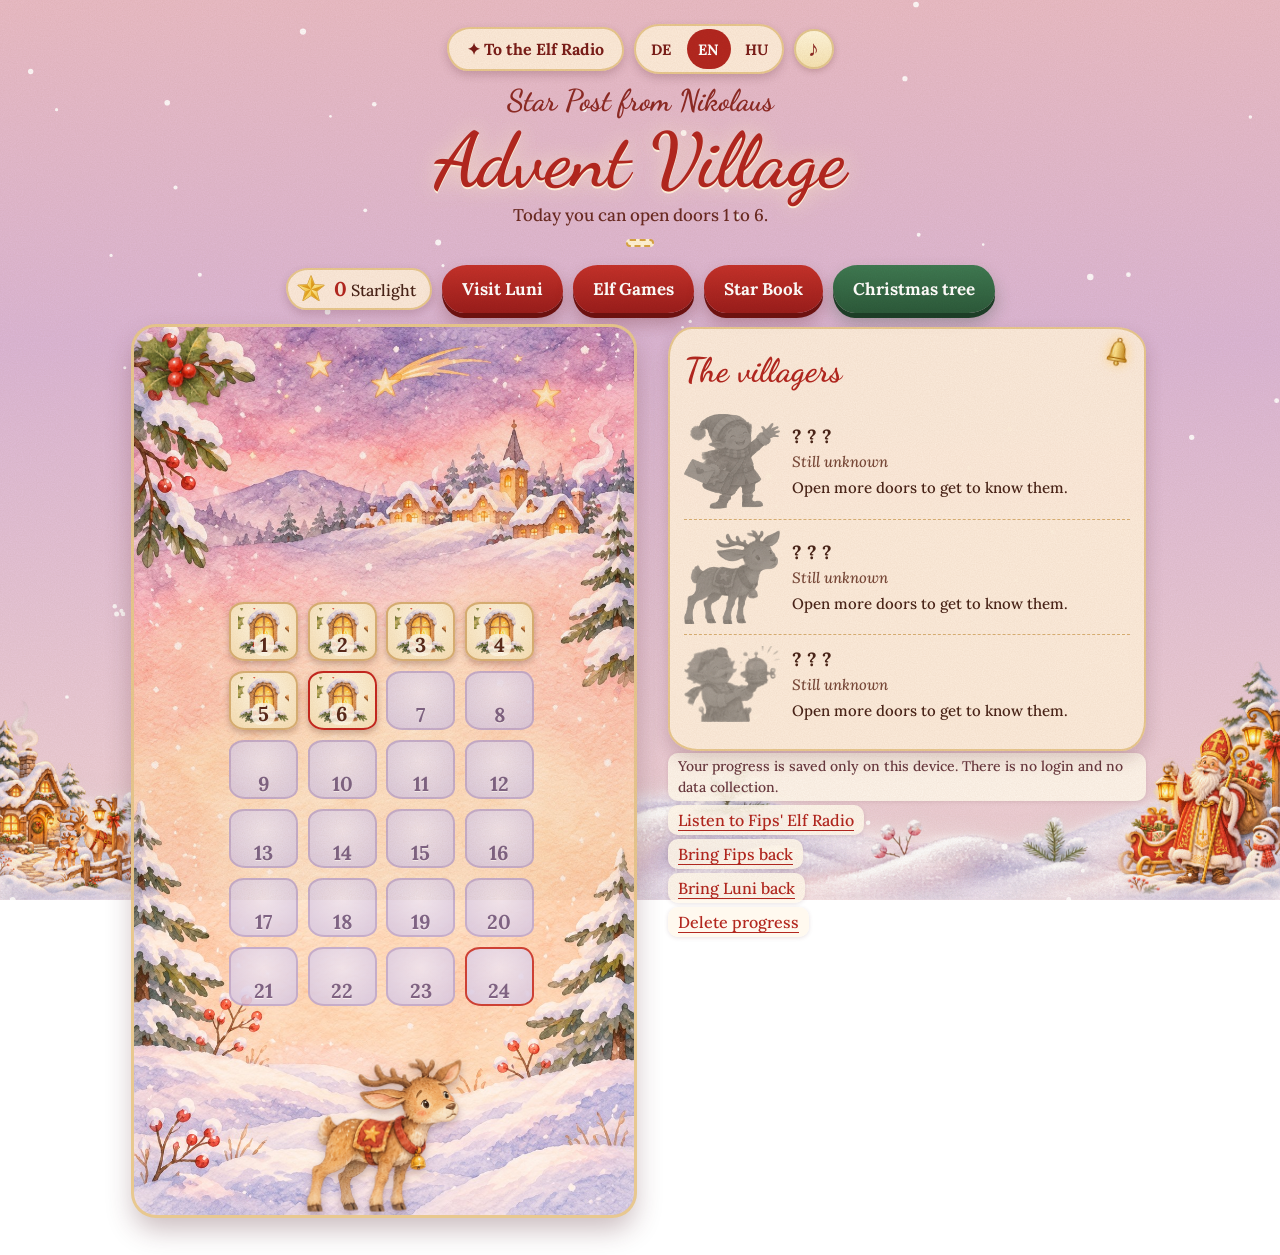
==== commit 628575ad: "Versionsnummer an Skripten und Stilen (Cache)" ====
--- a/advent.html
+++ b/advent.html
@@ -6,8 +6,8 @@
 <meta name="google" content="notranslate">
 <meta name="theme-color" content="#e9bcc6">
 <title>Adventsdorf – Sternenpost vom Nikolaus</title>
-<link rel="stylesheet" href="fonts.css">
-<link rel="stylesheet" href="advent.css">
+<link rel="stylesheet" href="fonts.css?v=20261122a">
+<link rel="stylesheet" href="advent.css?v=20261122a">
 </head>
 <body>
 <canvas id="bgsnow" aria-hidden="true"></canvas>
@@ -89,43 +89,43 @@
 </div>
 <div class="toast" id="toast" role="status" aria-live="polite"></div>
 
-<script src="data/days.js"></script>
-<script src="data/days_tx.js"></script>
-<script src="data/days_hu.js"></script>
-<script src="data/decor.js"></script>
-<script src="data/state.js"></script>
-<script src="data/i18n.js"></script>
-<script src="app.js"></script>
-<script src="luni.js"></script>
-<script src="resdeco.js"></script>
-<script src="music.js"></script>
-<script src="data/tree.js"></script>
-<script src="tree.js"></script>
-<script src="data/book.js"></script>
-<script src="memo.js"></script>
-<script src="data/hidden.js"></script>
-<script src="hidden.js"></script>
-<script src="gz_logic.js"></script>
-<script src="gz.js"></script>
-<script src="tr_logic.js"></script>
-<script src="tr.js"></script>
-<script src="po.js"></script>
-<script src="gf.js"></script>
-<script src="match3_logic.js"></script>
-<script src="match3.js"></script>
-<script src="data/puzzle.js"></script>
-<script src="puzzle.js"></script>
-<script src="data/color.js"></script>
-<script src="data/color_img.js"></script>
-<script src="color.js"></script>
-<script src="data/book_tx.js"></script>
-<script src="book.js"></script>
-<script src="data/games.js"></script>
-<script src="hub.js"></script>
-<script src="data/helper_talk.js"></script>
-<script src="talk.js"></script>
-<script src="fips.js"></script>
-<script src="luni_helper.js"></script>
+<script src="data/days.js?v=20261122a"></script>
+<script src="data/days_tx.js?v=20261122a"></script>
+<script src="data/days_hu.js?v=20261122a"></script>
+<script src="data/decor.js?v=20261122a"></script>
+<script src="data/state.js?v=20261122a"></script>
+<script src="data/i18n.js?v=20261122a"></script>
+<script src="app.js?v=20261122a"></script>
+<script src="luni.js?v=20261122a"></script>
+<script src="resdeco.js?v=20261122a"></script>
+<script src="music.js?v=20261122a"></script>
+<script src="data/tree.js?v=20261122a"></script>
+<script src="tree.js?v=20261122a"></script>
+<script src="data/book.js?v=20261122a"></script>
+<script src="memo.js?v=20261122a"></script>
+<script src="data/hidden.js?v=20261122a"></script>
+<script src="hidden.js?v=20261122a"></script>
+<script src="gz_logic.js?v=20261122a"></script>
+<script src="gz.js?v=20261122a"></script>
+<script src="tr_logic.js?v=20261122a"></script>
+<script src="tr.js?v=20261122a"></script>
+<script src="po.js?v=20261122a"></script>
+<script src="gf.js?v=20261122a"></script>
+<script src="match3_logic.js?v=20261122a"></script>
+<script src="match3.js?v=20261122a"></script>
+<script src="data/puzzle.js?v=20261122a"></script>
+<script src="puzzle.js?v=20261122a"></script>
+<script src="data/color.js?v=20261122a"></script>
+<script src="data/color_img.js?v=20261122a"></script>
+<script src="color.js?v=20261122a"></script>
+<script src="data/book_tx.js?v=20261122a"></script>
+<script src="book.js?v=20261122a"></script>
+<script src="data/games.js?v=20261122a"></script>
+<script src="hub.js?v=20261122a"></script>
+<script src="data/helper_talk.js?v=20261122a"></script>
+<script src="talk.js?v=20261122a"></script>
+<script src="fips.js?v=20261122a"></script>
+<script src="luni_helper.js?v=20261122a"></script>
 <script>
 /* leiser Schneefall (nur wenn keine reduzierte Bewegung gewünscht ist) */
 (function () {
--- a/advent.css
+++ b/advent.css
@@ -703,3 +703,13 @@
 /* Baum-Lichterkette: kräftigeres Leuchten */
 .tleds { filter: drop-shadow(0 0 5px rgba(255, 220, 130, .9)); }
 @keyframes ledtw { 0%,100% { opacity: 1; } 50% { opacity: .65; } }
+
+/* Telefon: Fips- und Luni-Karika kleiner und weiter unten, damit sie weniger verdecken */
+@media (max-width: 600px) {
+  .fipsbtn, .lunibtn { width: 56px !important; height: 56px !important; border-width: 3px; }
+  .fipshelper, .lunihelper { bottom: 8px !important; }
+  .fipshelper { right: 6px; } .lunihelper { left: 6px; }
+  .fipsbtn, .lunibtn { opacity: .92; }
+  body { padding-bottom: 76px; }
+}
+@media (max-width: 600px) { #btnReset { margin-bottom: 84px; } }
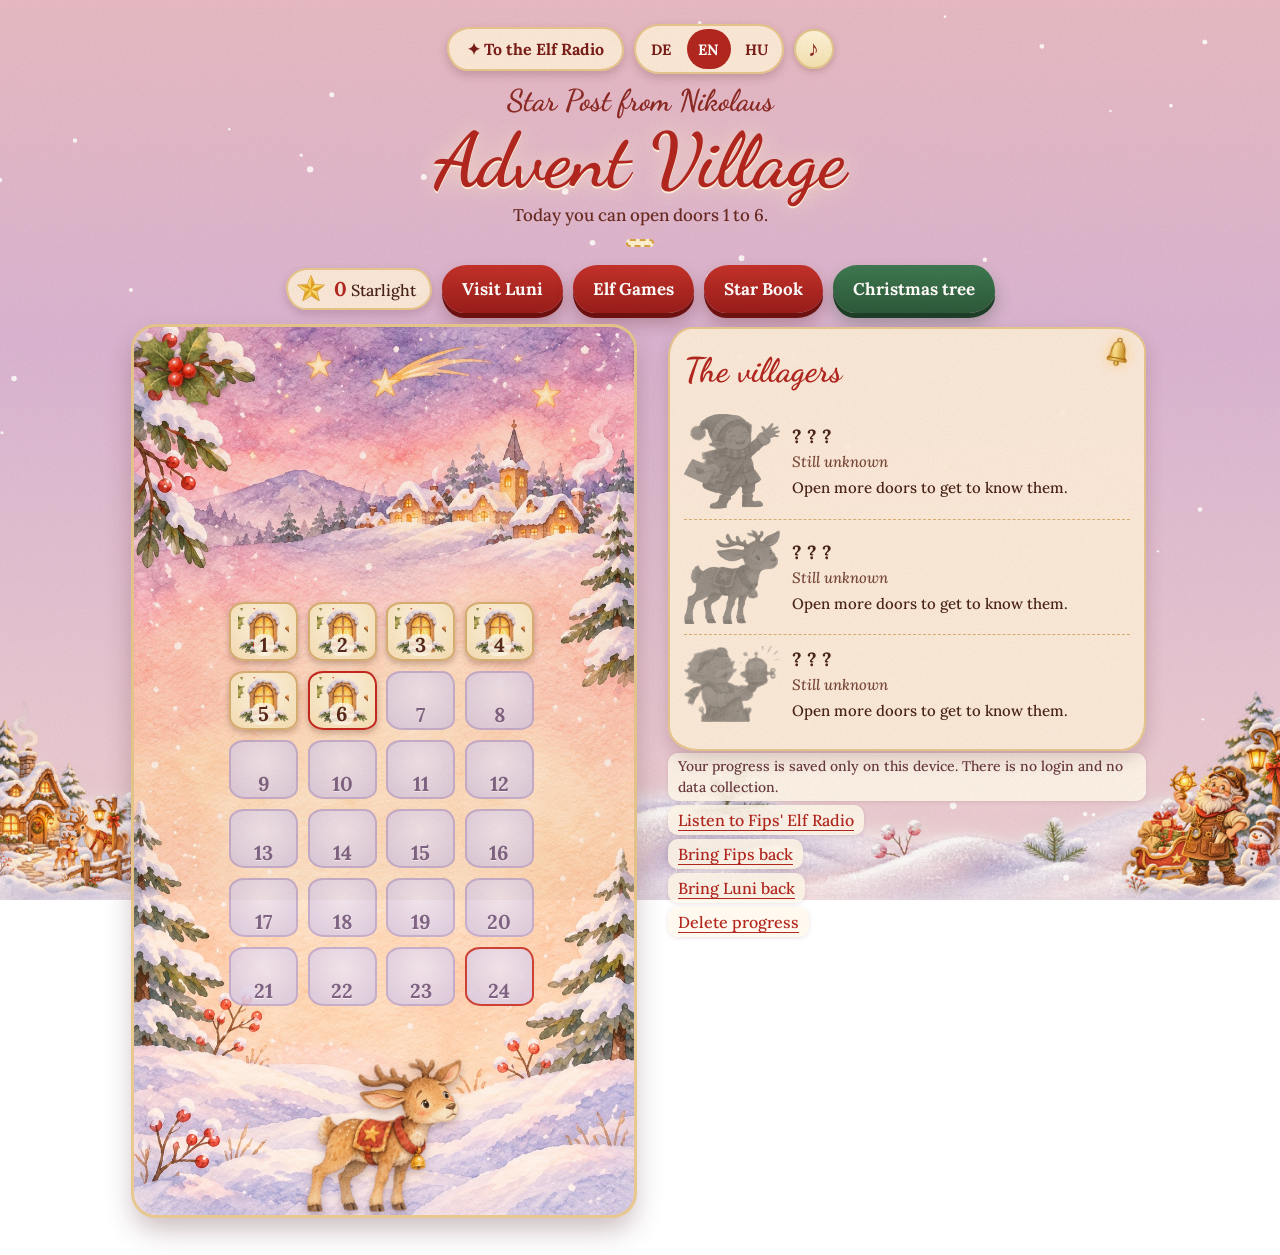
==== commit 23bf141a: "Musikfenster mittig auf dem Handy" ====
--- a/advent.html
+++ b/advent.html
@@ -6,8 +6,8 @@
 <meta name="google" content="notranslate">
 <meta name="theme-color" content="#e9bcc6">
 <title>Adventsdorf – Sternenpost vom Nikolaus</title>
-<link rel="stylesheet" href="fonts.css?v=20261122a">
-<link rel="stylesheet" href="advent.css?v=20261122a">
+<link rel="stylesheet" href="fonts.css?v=20261122b">
+<link rel="stylesheet" href="advent.css?v=20261122b">
 </head>
 <body>
 <canvas id="bgsnow" aria-hidden="true"></canvas>
@@ -89,43 +89,43 @@
 </div>
 <div class="toast" id="toast" role="status" aria-live="polite"></div>
 
-<script src="data/days.js?v=20261122a"></script>
-<script src="data/days_tx.js?v=20261122a"></script>
-<script src="data/days_hu.js?v=20261122a"></script>
-<script src="data/decor.js?v=20261122a"></script>
-<script src="data/state.js?v=20261122a"></script>
-<script src="data/i18n.js?v=20261122a"></script>
-<script src="app.js?v=20261122a"></script>
-<script src="luni.js?v=20261122a"></script>
-<script src="resdeco.js?v=20261122a"></script>
-<script src="music.js?v=20261122a"></script>
-<script src="data/tree.js?v=20261122a"></script>
-<script src="tree.js?v=20261122a"></script>
-<script src="data/book.js?v=20261122a"></script>
-<script src="memo.js?v=20261122a"></script>
-<script src="data/hidden.js?v=20261122a"></script>
-<script src="hidden.js?v=20261122a"></script>
-<script src="gz_logic.js?v=20261122a"></script>
-<script src="gz.js?v=20261122a"></script>
-<script src="tr_logic.js?v=20261122a"></script>
-<script src="tr.js?v=20261122a"></script>
-<script src="po.js?v=20261122a"></script>
-<script src="gf.js?v=20261122a"></script>
-<script src="match3_logic.js?v=20261122a"></script>
-<script src="match3.js?v=20261122a"></script>
-<script src="data/puzzle.js?v=20261122a"></script>
-<script src="puzzle.js?v=20261122a"></script>
-<script src="data/color.js?v=20261122a"></script>
-<script src="data/color_img.js?v=20261122a"></script>
-<script src="color.js?v=20261122a"></script>
-<script src="data/book_tx.js?v=20261122a"></script>
-<script src="book.js?v=20261122a"></script>
-<script src="data/games.js?v=20261122a"></script>
-<script src="hub.js?v=20261122a"></script>
-<script src="data/helper_talk.js?v=20261122a"></script>
-<script src="talk.js?v=20261122a"></script>
-<script src="fips.js?v=20261122a"></script>
-<script src="luni_helper.js?v=20261122a"></script>
+<script src="data/days.js?v=20261122b"></script>
+<script src="data/days_tx.js?v=20261122b"></script>
+<script src="data/days_hu.js?v=20261122b"></script>
+<script src="data/decor.js?v=20261122b"></script>
+<script src="data/state.js?v=20261122b"></script>
+<script src="data/i18n.js?v=20261122b"></script>
+<script src="app.js?v=20261122b"></script>
+<script src="luni.js?v=20261122b"></script>
+<script src="resdeco.js?v=20261122b"></script>
+<script src="music.js?v=20261122b"></script>
+<script src="data/tree.js?v=20261122b"></script>
+<script src="tree.js?v=20261122b"></script>
+<script src="data/book.js?v=20261122b"></script>
+<script src="memo.js?v=20261122b"></script>
+<script src="data/hidden.js?v=20261122b"></script>
+<script src="hidden.js?v=20261122b"></script>
+<script src="gz_logic.js?v=20261122b"></script>
+<script src="gz.js?v=20261122b"></script>
+<script src="tr_logic.js?v=20261122b"></script>
+<script src="tr.js?v=20261122b"></script>
+<script src="po.js?v=20261122b"></script>
+<script src="gf.js?v=20261122b"></script>
+<script src="match3_logic.js?v=20261122b"></script>
+<script src="match3.js?v=20261122b"></script>
+<script src="data/puzzle.js?v=20261122b"></script>
+<script src="puzzle.js?v=20261122b"></script>
+<script src="data/color.js?v=20261122b"></script>
+<script src="data/color_img.js?v=20261122b"></script>
+<script src="color.js?v=20261122b"></script>
+<script src="data/book_tx.js?v=20261122b"></script>
+<script src="book.js?v=20261122b"></script>
+<script src="data/games.js?v=20261122b"></script>
+<script src="hub.js?v=20261122b"></script>
+<script src="data/helper_talk.js?v=20261122b"></script>
+<script src="talk.js?v=20261122b"></script>
+<script src="fips.js?v=20261122b"></script>
+<script src="luni_helper.js?v=20261122b"></script>
 <script>
 /* leiser Schneefall (nur wenn keine reduzierte Bewegung gewünscht ist) */
 (function () {
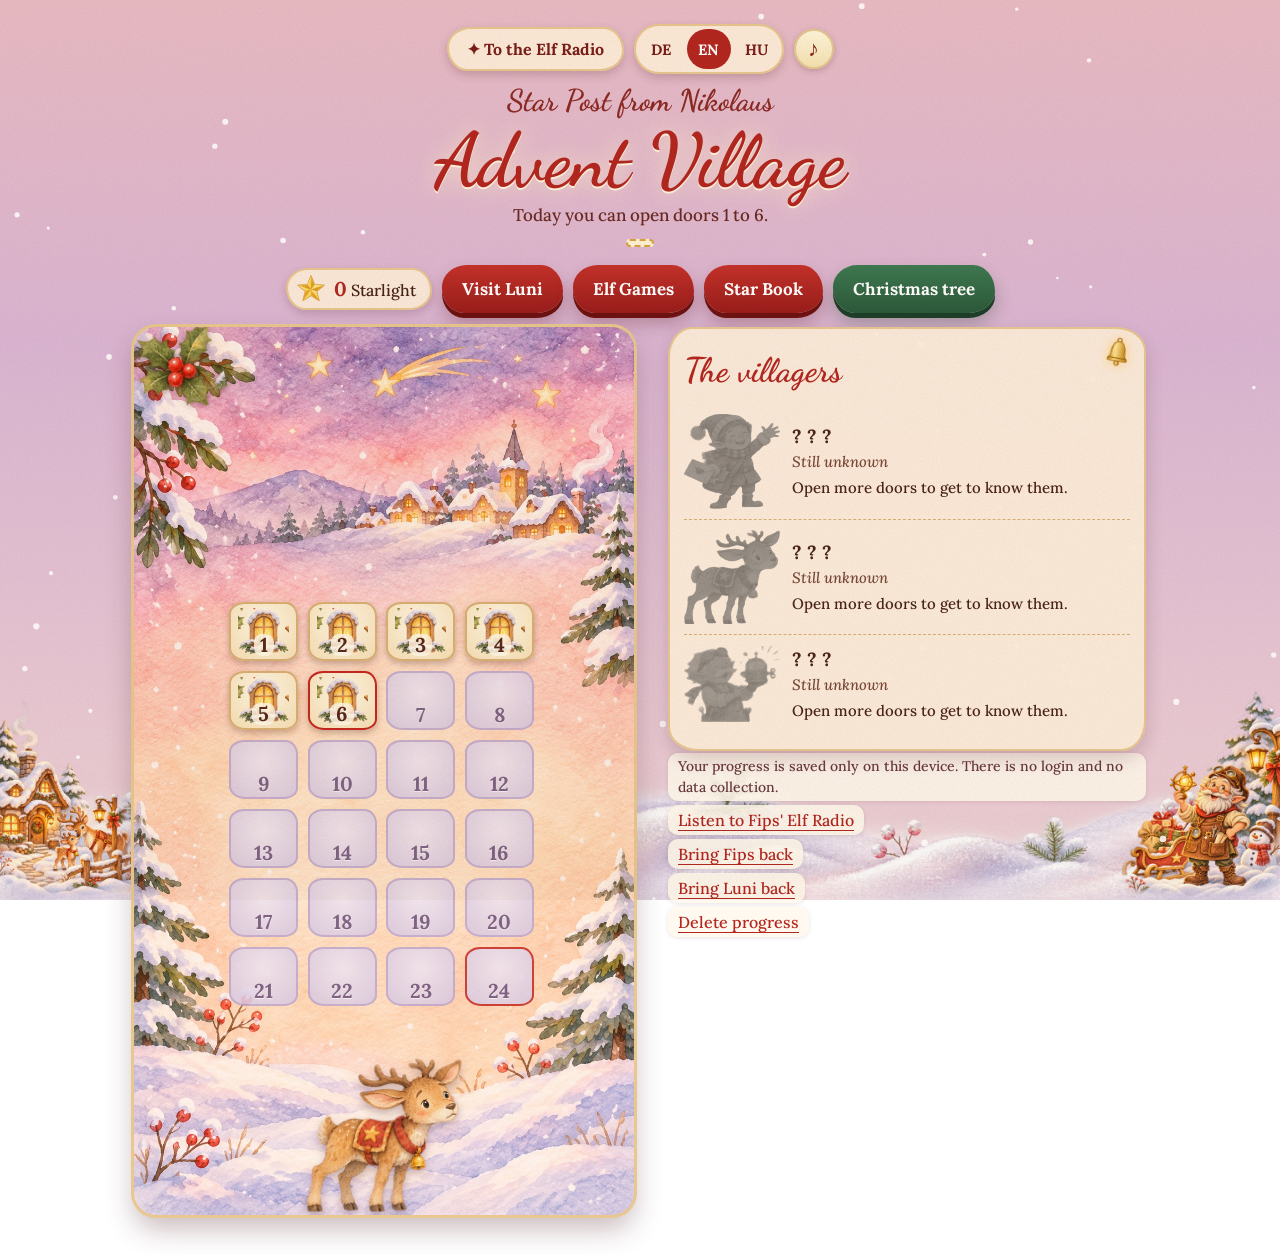
==== commit e2f832a5: "Testmenue auf der oeffentlichen Seite entfernt (devconfig)" ====
--- a/advent.html
+++ b/advent.html
@@ -6,8 +6,8 @@
 <meta name="google" content="notranslate">
 <meta name="theme-color" content="#e9bcc6">
 <title>Adventsdorf – Sternenpost vom Nikolaus</title>
-<link rel="stylesheet" href="fonts.css?v=20261122b">
-<link rel="stylesheet" href="advent.css?v=20261122b">
+<link rel="stylesheet" href="fonts.css?v=20261122c">
+<link rel="stylesheet" href="advent.css?v=20261122c">
 </head>
 <body>
 <canvas id="bgsnow" aria-hidden="true"></canvas>
@@ -89,43 +89,44 @@
 </div>
 <div class="toast" id="toast" role="status" aria-live="polite"></div>
 
-<script src="data/days.js?v=20261122b"></script>
-<script src="data/days_tx.js?v=20261122b"></script>
-<script src="data/days_hu.js?v=20261122b"></script>
-<script src="data/decor.js?v=20261122b"></script>
-<script src="data/state.js?v=20261122b"></script>
-<script src="data/i18n.js?v=20261122b"></script>
-<script src="app.js?v=20261122b"></script>
-<script src="luni.js?v=20261122b"></script>
-<script src="resdeco.js?v=20261122b"></script>
-<script src="music.js?v=20261122b"></script>
-<script src="data/tree.js?v=20261122b"></script>
-<script src="tree.js?v=20261122b"></script>
-<script src="data/book.js?v=20261122b"></script>
-<script src="memo.js?v=20261122b"></script>
-<script src="data/hidden.js?v=20261122b"></script>
-<script src="hidden.js?v=20261122b"></script>
-<script src="gz_logic.js?v=20261122b"></script>
-<script src="gz.js?v=20261122b"></script>
-<script src="tr_logic.js?v=20261122b"></script>
-<script src="tr.js?v=20261122b"></script>
-<script src="po.js?v=20261122b"></script>
-<script src="gf.js?v=20261122b"></script>
-<script src="match3_logic.js?v=20261122b"></script>
-<script src="match3.js?v=20261122b"></script>
-<script src="data/puzzle.js?v=20261122b"></script>
-<script src="puzzle.js?v=20261122b"></script>
-<script src="data/color.js?v=20261122b"></script>
-<script src="data/color_img.js?v=20261122b"></script>
-<script src="color.js?v=20261122b"></script>
-<script src="data/book_tx.js?v=20261122b"></script>
-<script src="book.js?v=20261122b"></script>
-<script src="data/games.js?v=20261122b"></script>
-<script src="hub.js?v=20261122b"></script>
-<script src="data/helper_talk.js?v=20261122b"></script>
-<script src="talk.js?v=20261122b"></script>
-<script src="fips.js?v=20261122b"></script>
-<script src="luni_helper.js?v=20261122b"></script>
+<script src="data/days.js?v=20261122c"></script>
+<script src="data/days_tx.js?v=20261122c"></script>
+<script src="data/days_hu.js?v=20261122c"></script>
+<script src="data/decor.js?v=20261122c"></script>
+<script src="data/state.js?v=20261122c"></script>
+<script src="data/i18n.js?v=20261122c"></script>
+<script src="devconfig.js?v=20261122c"></script>
+<script src="app.js?v=20261122c"></script>
+<script src="luni.js?v=20261122c"></script>
+<script src="resdeco.js?v=20261122c"></script>
+<script src="music.js?v=20261122c"></script>
+<script src="data/tree.js?v=20261122c"></script>
+<script src="tree.js?v=20261122c"></script>
+<script src="data/book.js?v=20261122c"></script>
+<script src="memo.js?v=20261122c"></script>
+<script src="data/hidden.js?v=20261122c"></script>
+<script src="hidden.js?v=20261122c"></script>
+<script src="gz_logic.js?v=20261122c"></script>
+<script src="gz.js?v=20261122c"></script>
+<script src="tr_logic.js?v=20261122c"></script>
+<script src="tr.js?v=20261122c"></script>
+<script src="po.js?v=20261122c"></script>
+<script src="gf.js?v=20261122c"></script>
+<script src="match3_logic.js?v=20261122c"></script>
+<script src="match3.js?v=20261122c"></script>
+<script src="data/puzzle.js?v=20261122c"></script>
+<script src="puzzle.js?v=20261122c"></script>
+<script src="data/color.js?v=20261122c"></script>
+<script src="data/color_img.js?v=20261122c"></script>
+<script src="color.js?v=20261122c"></script>
+<script src="data/book_tx.js?v=20261122c"></script>
+<script src="book.js?v=20261122c"></script>
+<script src="data/games.js?v=20261122c"></script>
+<script src="hub.js?v=20261122c"></script>
+<script src="data/helper_talk.js?v=20261122c"></script>
+<script src="talk.js?v=20261122c"></script>
+<script src="fips.js?v=20261122c"></script>
+<script src="luni_helper.js?v=20261122c"></script>
 <script>
 /* leiser Schneefall (nur wenn keine reduzierte Bewegung gewünscht ist) */
 (function () {
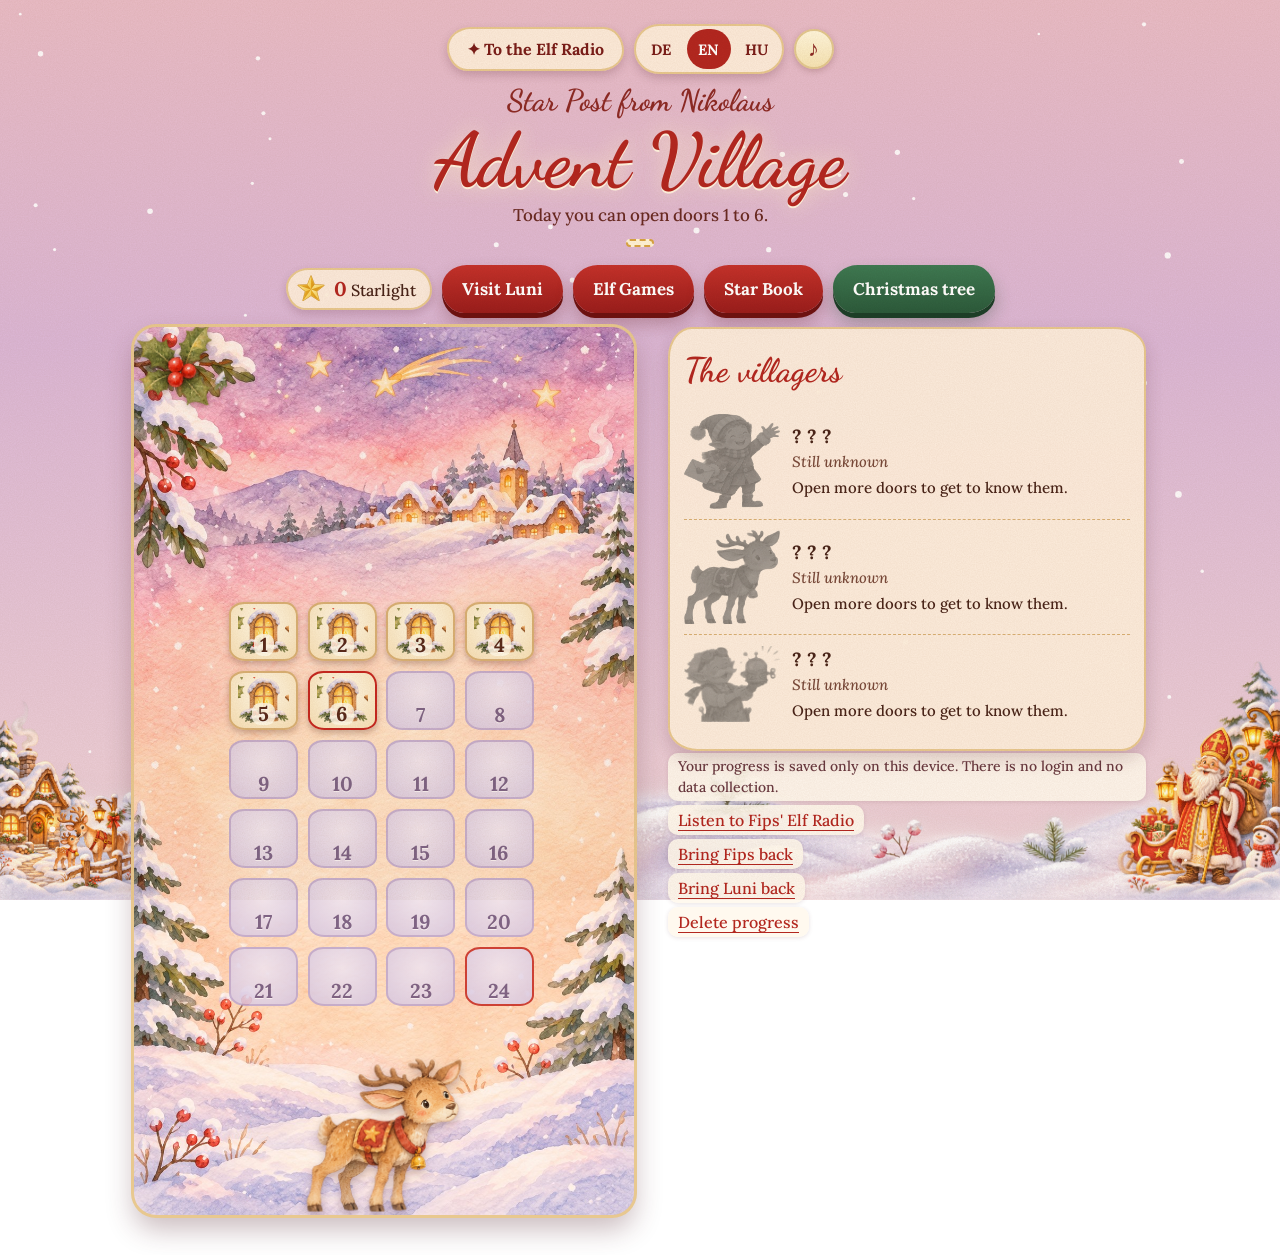
==== commit 36c2e88d: "Fips: Weihnachtswunsch einmalig und unabhaengig vom Antippen" ====
--- a/advent.html
+++ b/advent.html
@@ -6,8 +6,8 @@
 <meta name="google" content="notranslate">
 <meta name="theme-color" content="#e9bcc6">
 <title>Adventsdorf – Sternenpost vom Nikolaus</title>
-<link rel="stylesheet" href="fonts.css?v=20261122c">
-<link rel="stylesheet" href="advent.css?v=20261122c">
+<link rel="stylesheet" href="fonts.css?v=20261122d">
+<link rel="stylesheet" href="advent.css?v=20261122d">
 </head>
 <body>
 <canvas id="bgsnow" aria-hidden="true"></canvas>
@@ -89,44 +89,44 @@
 </div>
 <div class="toast" id="toast" role="status" aria-live="polite"></div>
 
-<script src="data/days.js?v=20261122c"></script>
-<script src="data/days_tx.js?v=20261122c"></script>
-<script src="data/days_hu.js?v=20261122c"></script>
-<script src="data/decor.js?v=20261122c"></script>
-<script src="data/state.js?v=20261122c"></script>
-<script src="data/i18n.js?v=20261122c"></script>
-<script src="devconfig.js?v=20261122c"></script>
-<script src="app.js?v=20261122c"></script>
-<script src="luni.js?v=20261122c"></script>
-<script src="resdeco.js?v=20261122c"></script>
-<script src="music.js?v=20261122c"></script>
-<script src="data/tree.js?v=20261122c"></script>
-<script src="tree.js?v=20261122c"></script>
-<script src="data/book.js?v=20261122c"></script>
-<script src="memo.js?v=20261122c"></script>
-<script src="data/hidden.js?v=20261122c"></script>
-<script src="hidden.js?v=20261122c"></script>
-<script src="gz_logic.js?v=20261122c"></script>
-<script src="gz.js?v=20261122c"></script>
-<script src="tr_logic.js?v=20261122c"></script>
-<script src="tr.js?v=20261122c"></script>
-<script src="po.js?v=20261122c"></script>
-<script src="gf.js?v=20261122c"></script>
-<script src="match3_logic.js?v=20261122c"></script>
-<script src="match3.js?v=20261122c"></script>
-<script src="data/puzzle.js?v=20261122c"></script>
-<script src="puzzle.js?v=20261122c"></script>
-<script src="data/color.js?v=20261122c"></script>
-<script src="data/color_img.js?v=20261122c"></script>
-<script src="color.js?v=20261122c"></script>
-<script src="data/book_tx.js?v=20261122c"></script>
-<script src="book.js?v=20261122c"></script>
-<script src="data/games.js?v=20261122c"></script>
-<script src="hub.js?v=20261122c"></script>
-<script src="data/helper_talk.js?v=20261122c"></script>
-<script src="talk.js?v=20261122c"></script>
-<script src="fips.js?v=20261122c"></script>
-<script src="luni_helper.js?v=20261122c"></script>
+<script src="data/days.js?v=20261122d"></script>
+<script src="data/days_tx.js?v=20261122d"></script>
+<script src="data/days_hu.js?v=20261122d"></script>
+<script src="data/decor.js?v=20261122d"></script>
+<script src="data/state.js?v=20261122d"></script>
+<script src="data/i18n.js?v=20261122d"></script>
+<script src="devconfig.js?v=20261122d"></script>
+<script src="app.js?v=20261122d"></script>
+<script src="luni.js?v=20261122d"></script>
+<script src="resdeco.js?v=20261122d"></script>
+<script src="music.js?v=20261122d"></script>
+<script src="data/tree.js?v=20261122d"></script>
+<script src="tree.js?v=20261122d"></script>
+<script src="data/book.js?v=20261122d"></script>
+<script src="memo.js?v=20261122d"></script>
+<script src="data/hidden.js?v=20261122d"></script>
+<script src="hidden.js?v=20261122d"></script>
+<script src="gz_logic.js?v=20261122d"></script>
+<script src="gz.js?v=20261122d"></script>
+<script src="tr_logic.js?v=20261122d"></script>
+<script src="tr.js?v=20261122d"></script>
+<script src="po.js?v=20261122d"></script>
+<script src="gf.js?v=20261122d"></script>
+<script src="match3_logic.js?v=20261122d"></script>
+<script src="match3.js?v=20261122d"></script>
+<script src="data/puzzle.js?v=20261122d"></script>
+<script src="puzzle.js?v=20261122d"></script>
+<script src="data/color.js?v=20261122d"></script>
+<script src="data/color_img.js?v=20261122d"></script>
+<script src="color.js?v=20261122d"></script>
+<script src="data/book_tx.js?v=20261122d"></script>
+<script src="book.js?v=20261122d"></script>
+<script src="data/games.js?v=20261122d"></script>
+<script src="hub.js?v=20261122d"></script>
+<script src="data/helper_talk.js?v=20261122d"></script>
+<script src="talk.js?v=20261122d"></script>
+<script src="fips.js?v=20261122d"></script>
+<script src="luni_helper.js?v=20261122d"></script>
 <script>
 /* leiser Schneefall (nur wenn keine reduzierte Bewegung gewünscht ist) */
 (function () {
